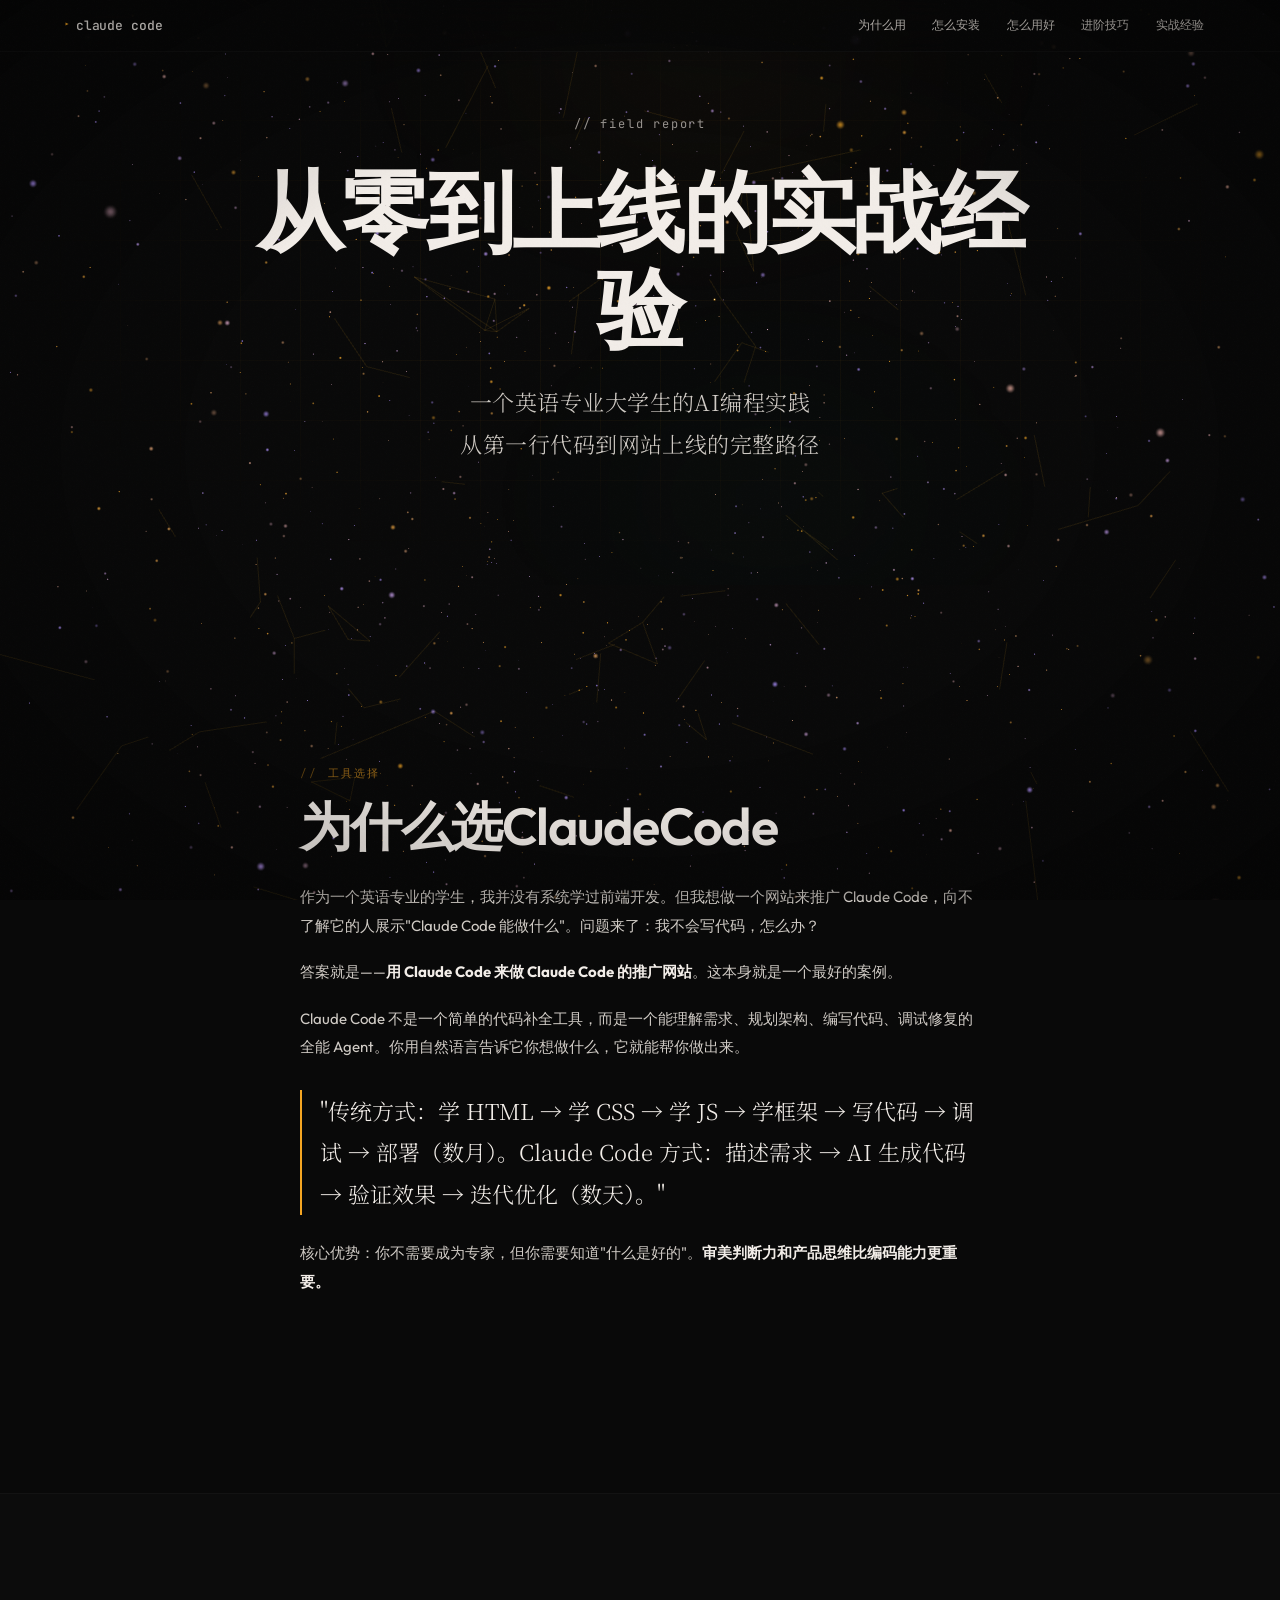
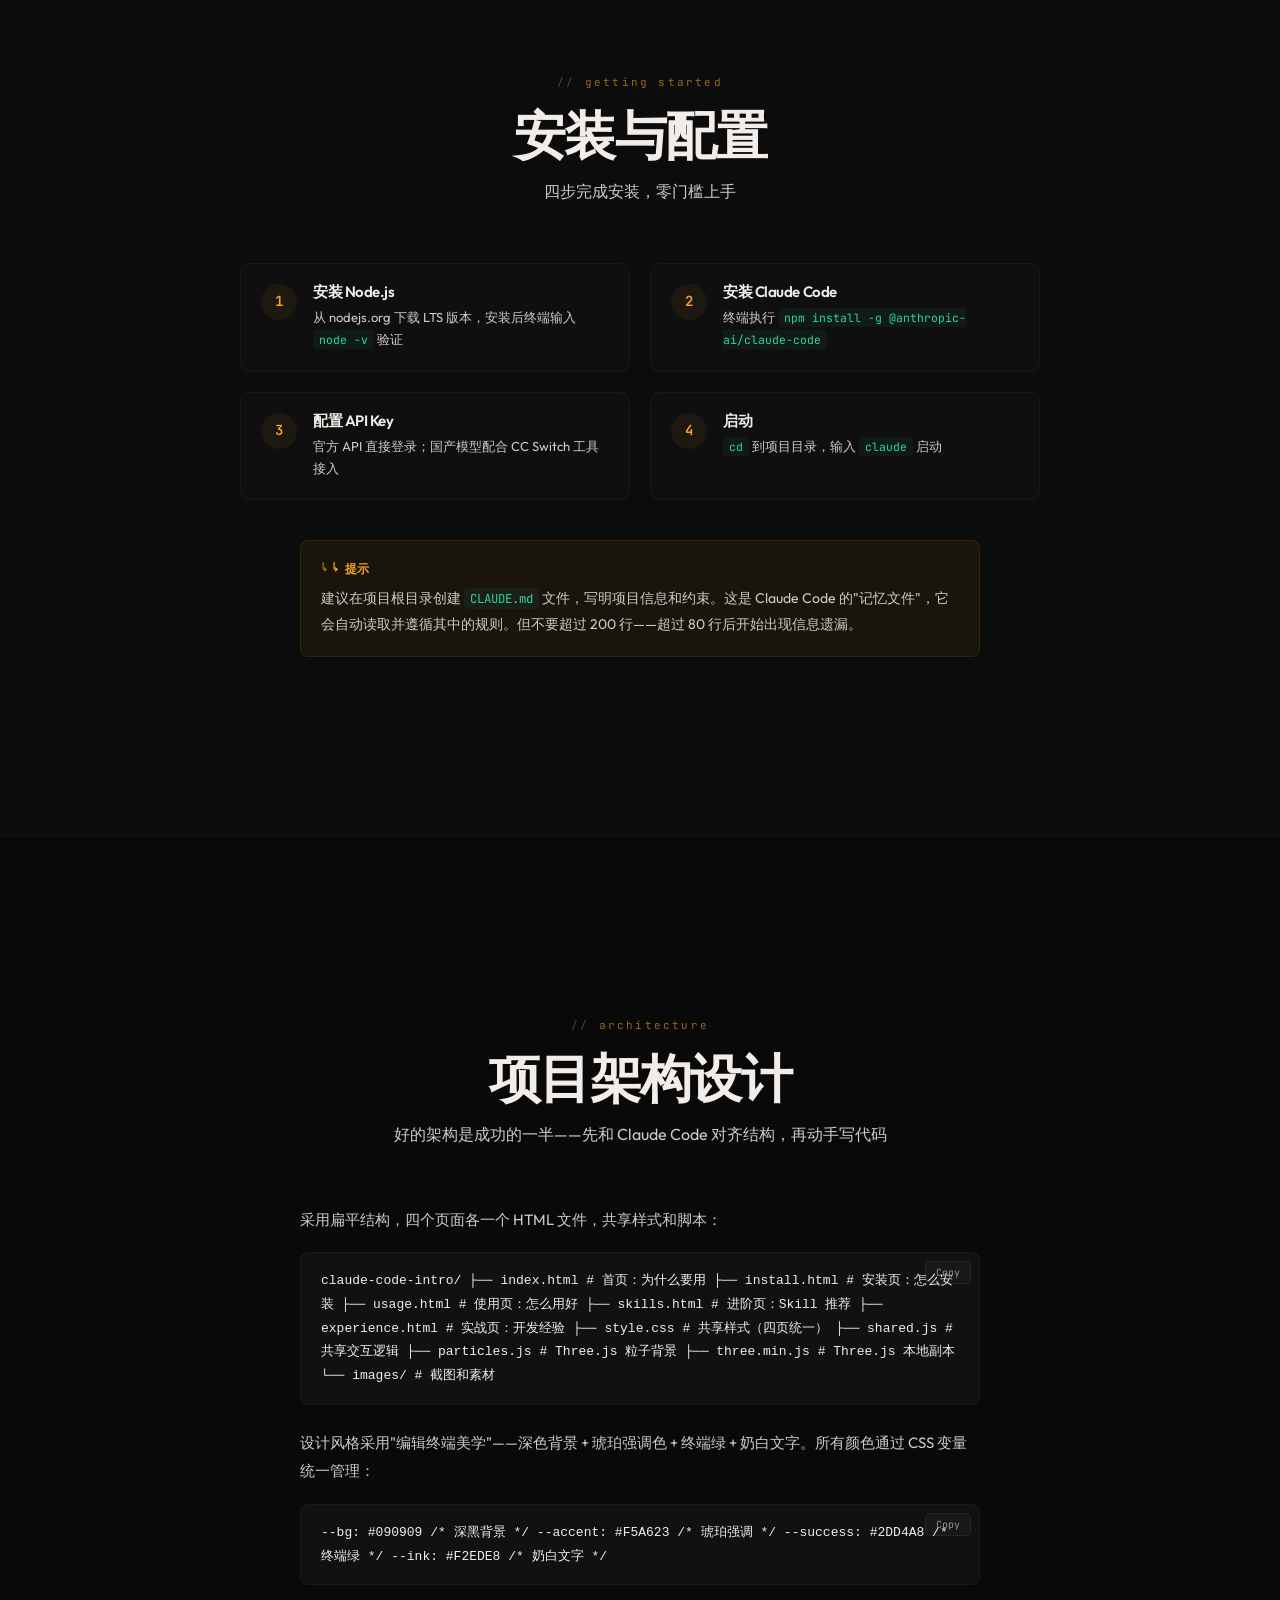
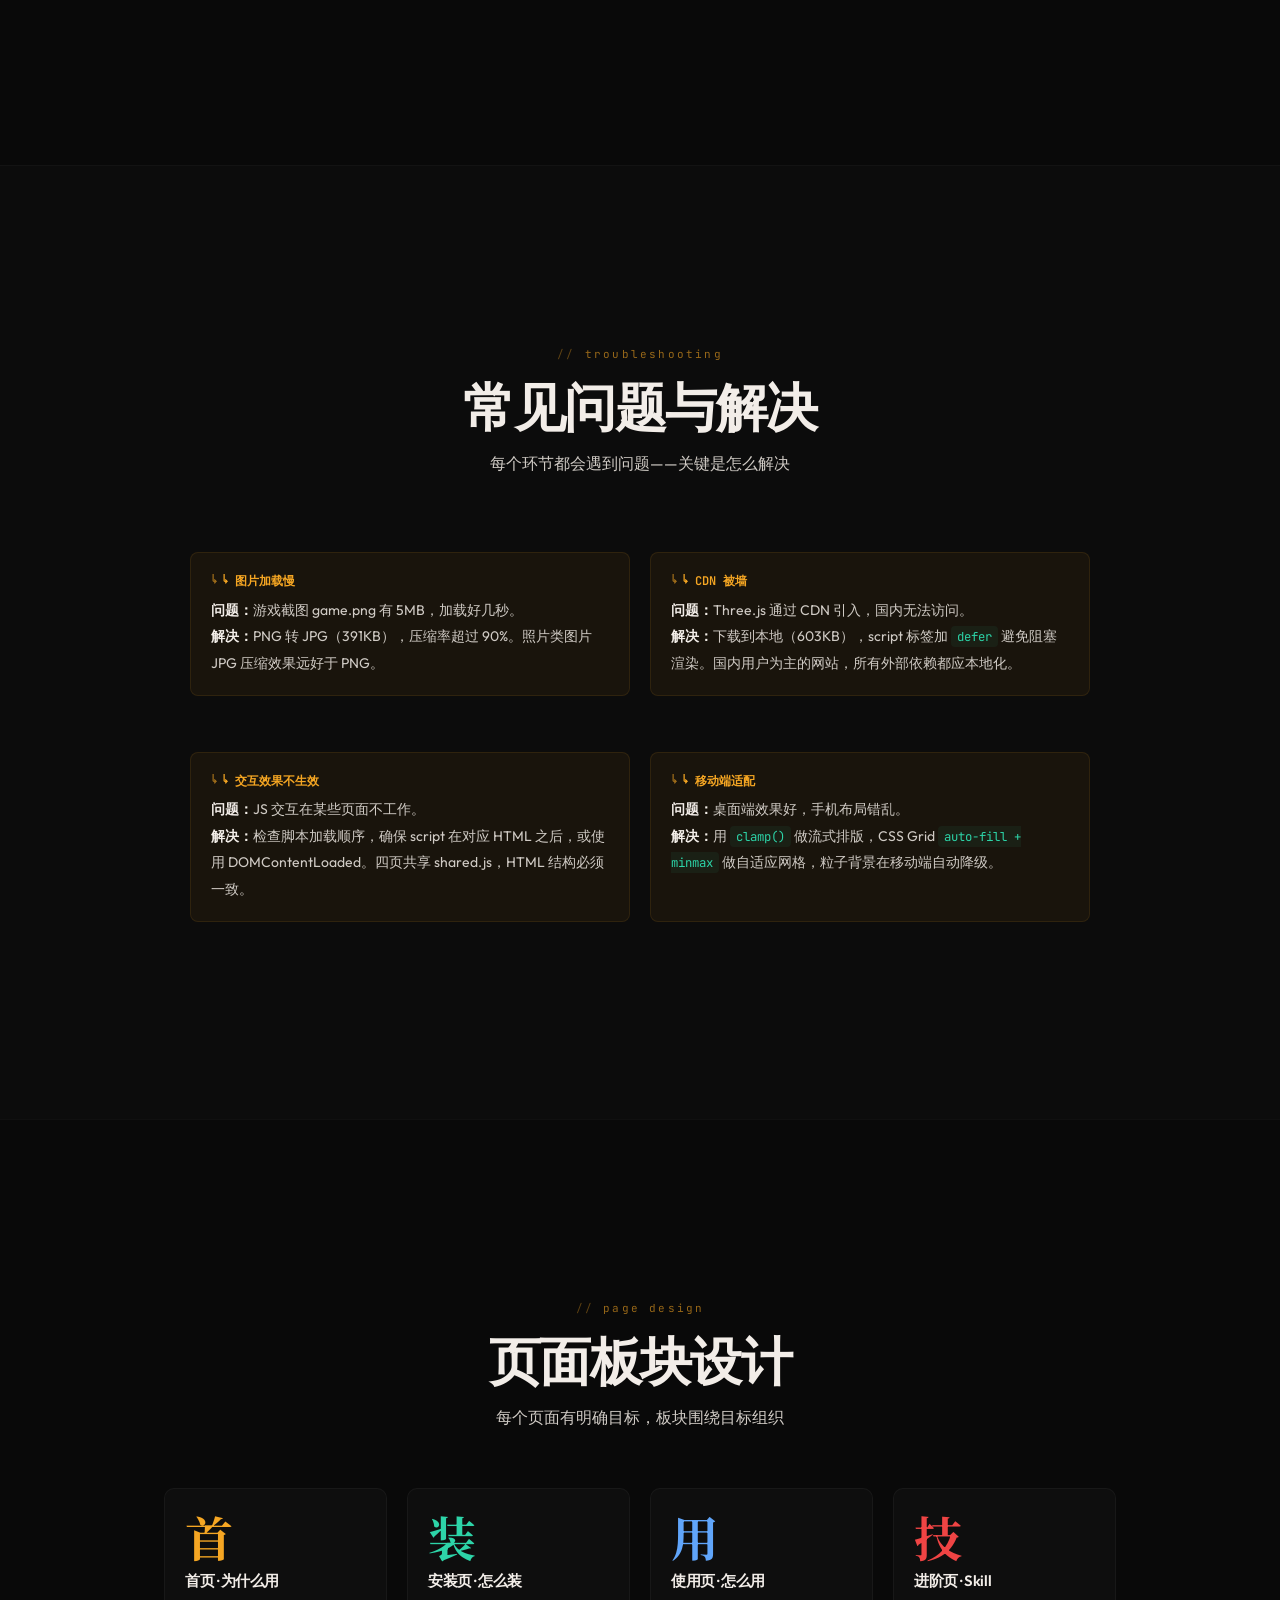
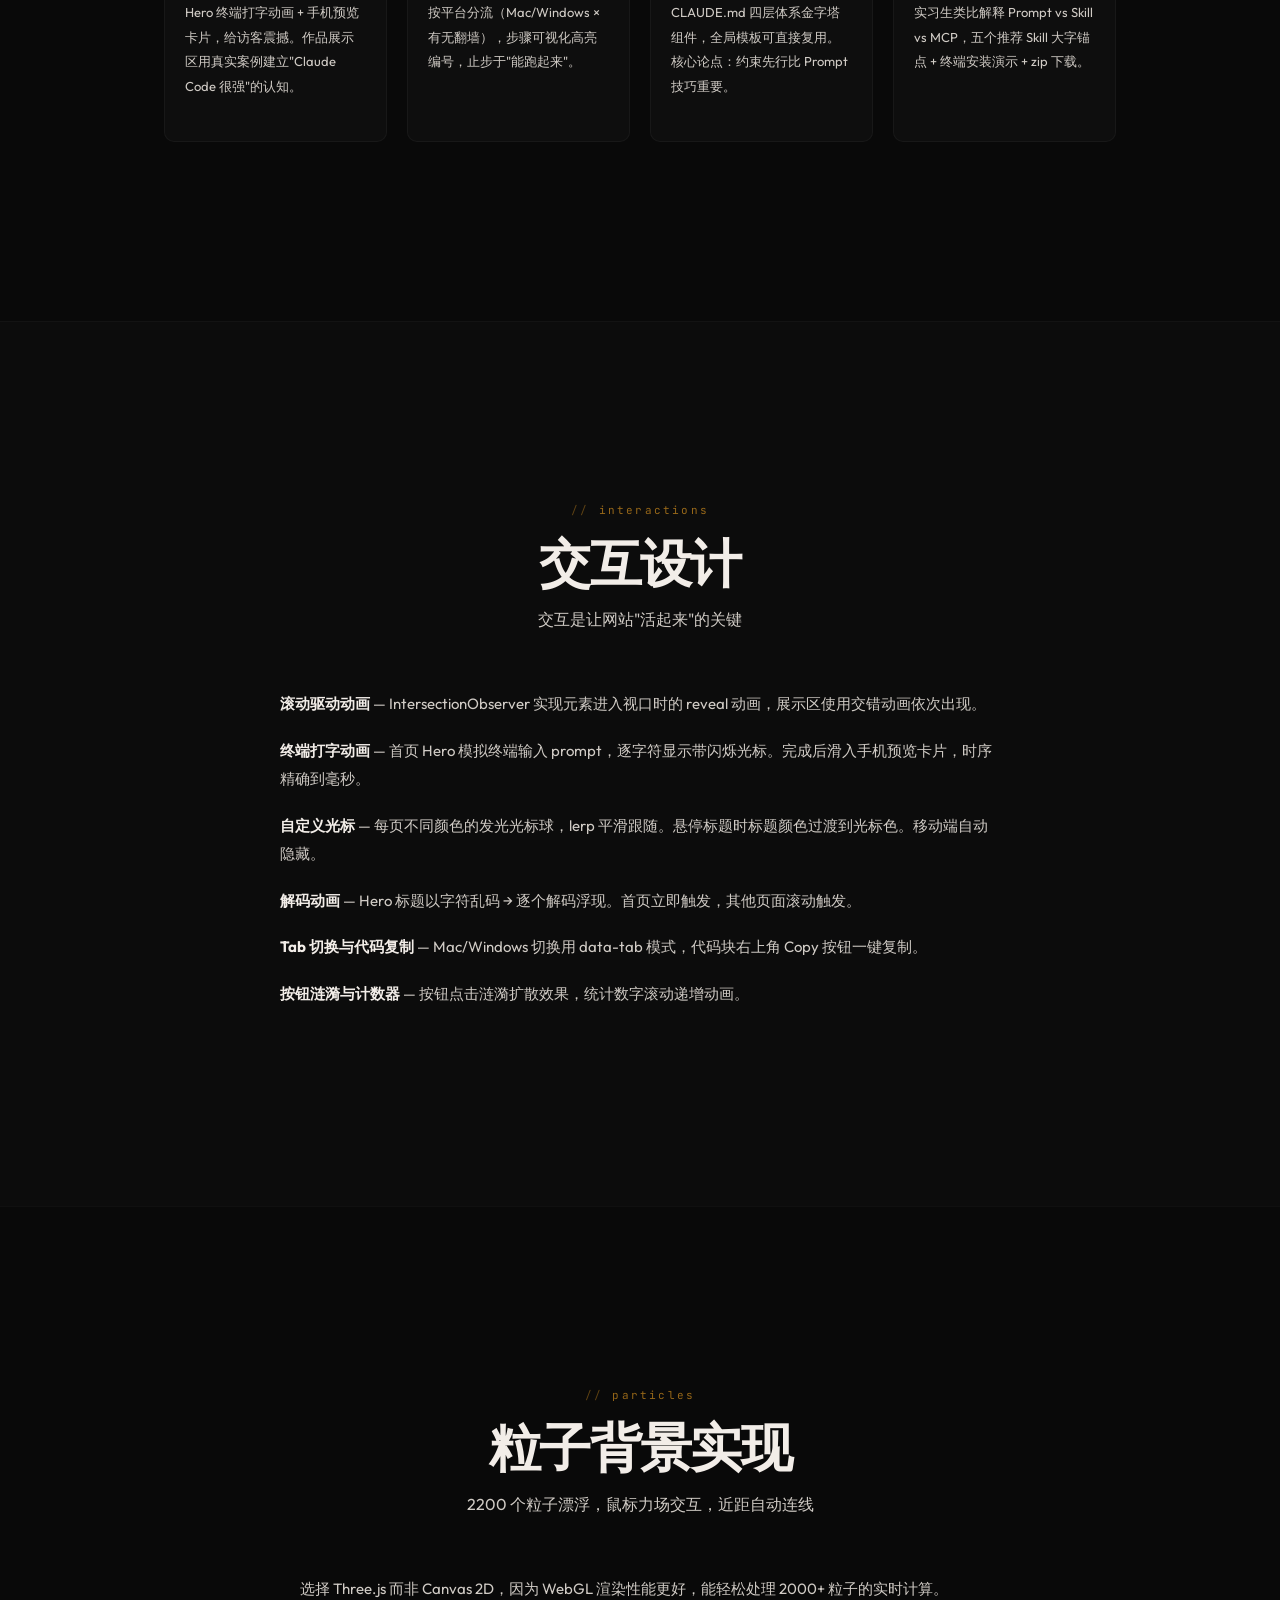
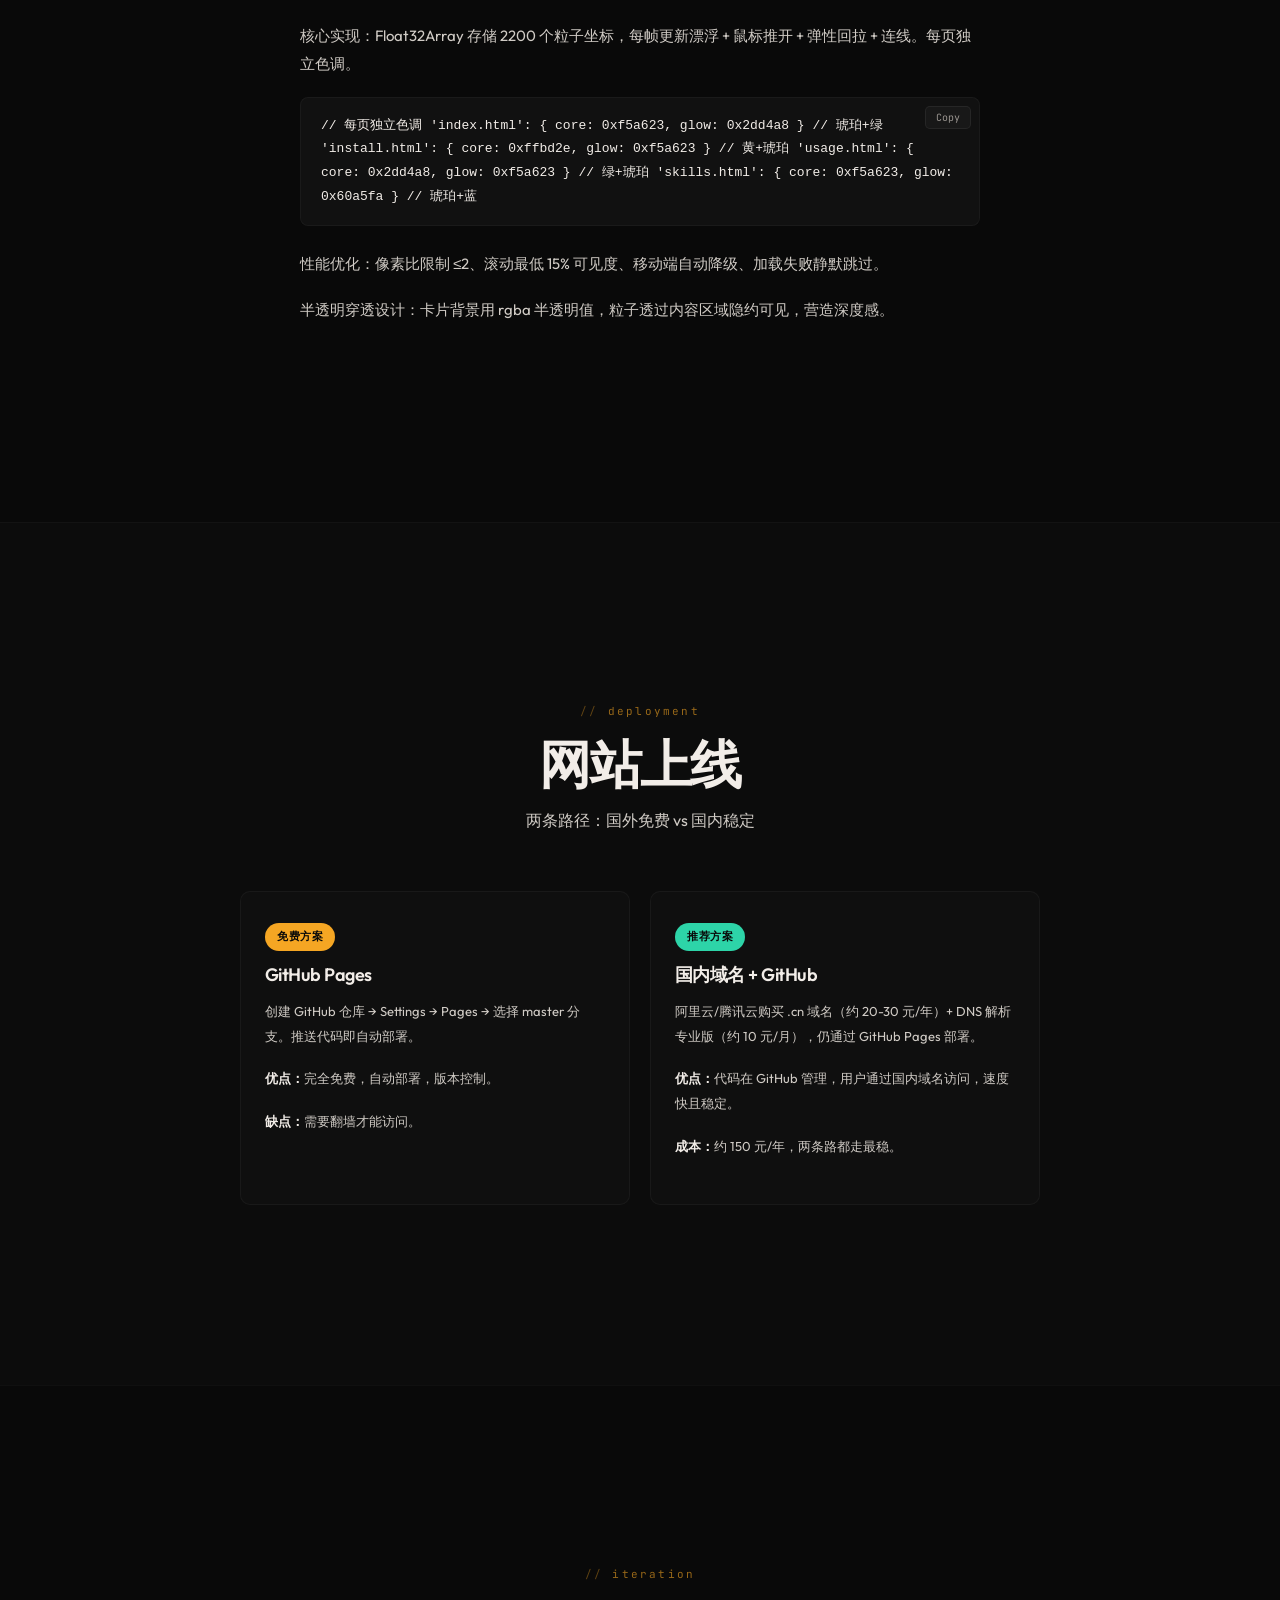
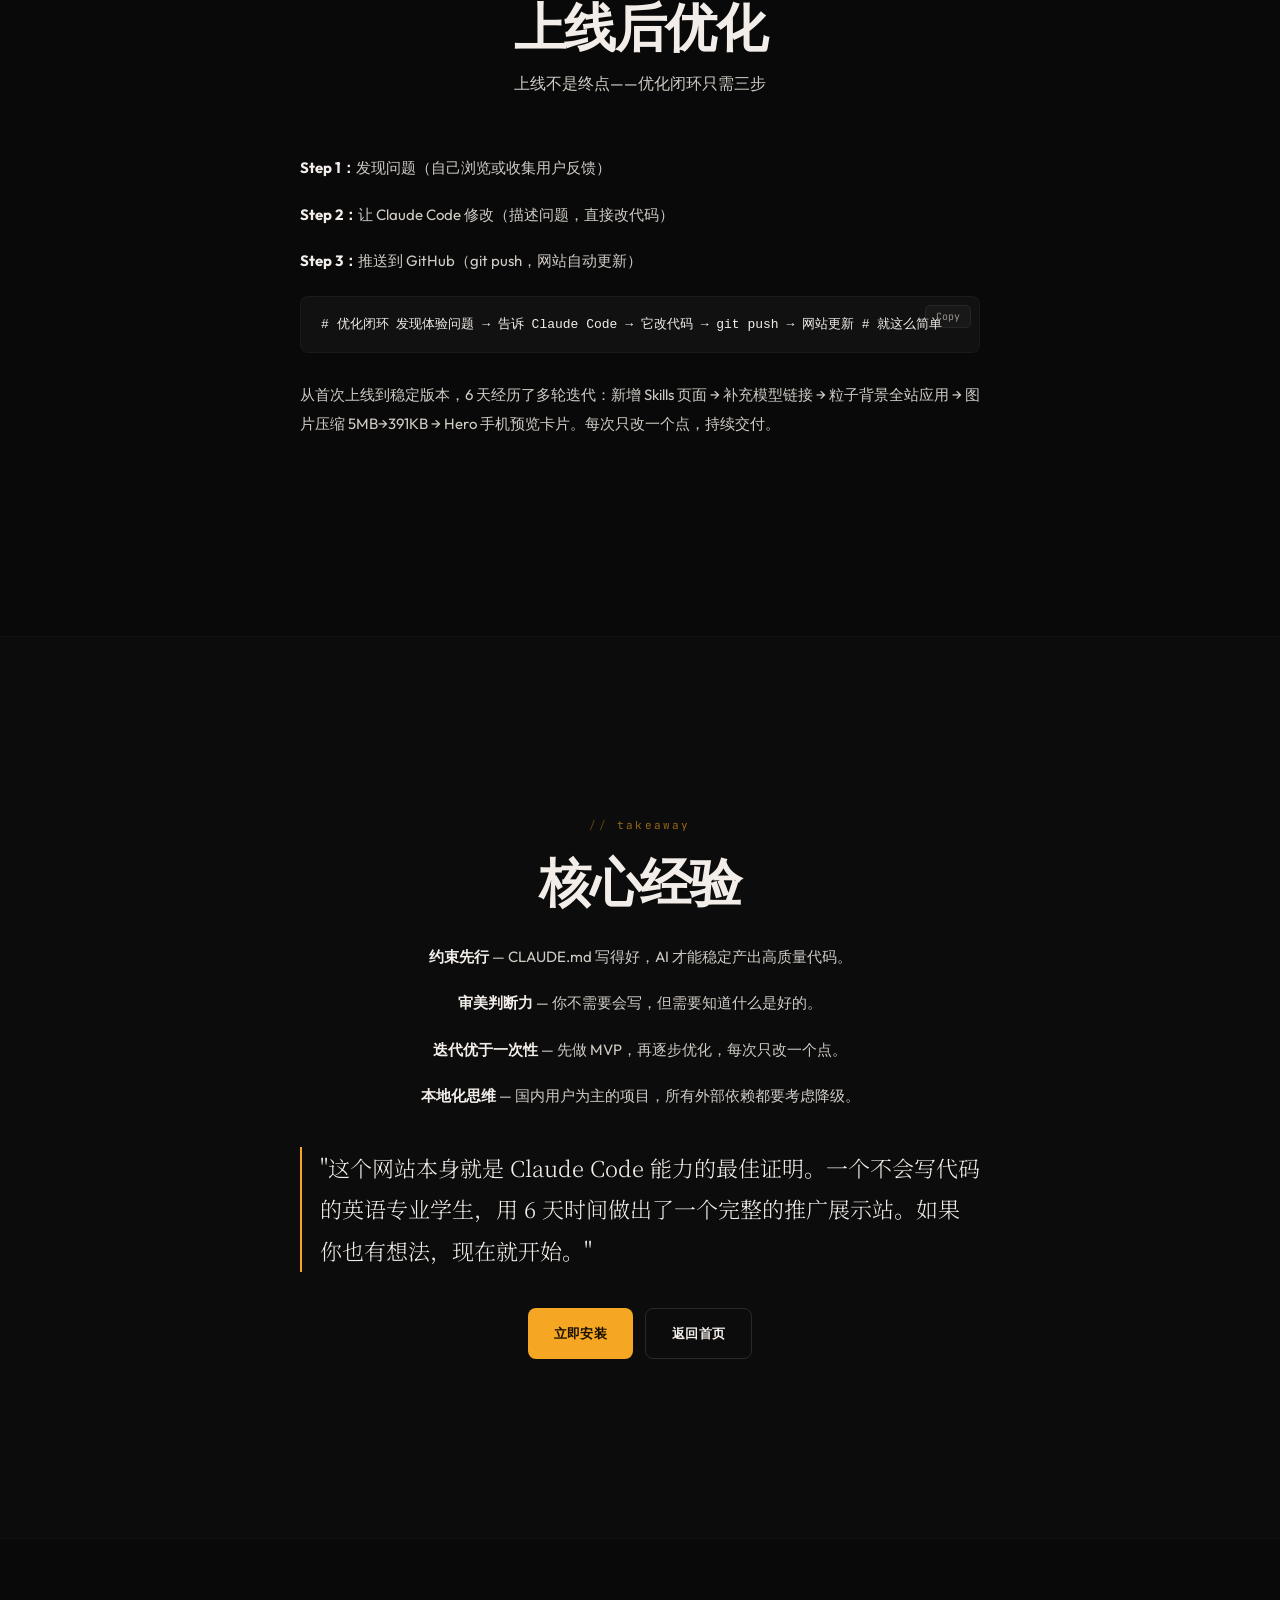
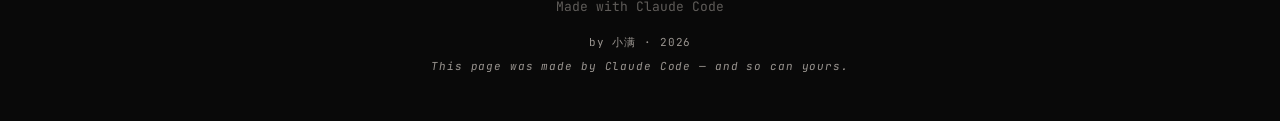
==== experience.html @ 654acf83 "feat: 新增实战经验页 + PDF 经验分享文档 - 新增 experience.html 第 5 个页面，10 个 section 覆盖完整开发路径 - 全站 nav 统一加"实战经验"链接 -" ====
<!DOCTYPE html>
<html lang="zh-CN">
<head>
<meta charset="UTF-8">
<meta name="viewport" content="width=device-width, initial-scale=1.0">
<title>实战经验 — 从零到上线的完整路径 | Claude Code Intro</title>
<meta name="description" content="基于 claude-code-intro 项目的实战经验：工具选择、架构设计、常见问题、交互设计、粒子背景、部署上线的完整路径。">
<meta property="og:title" content="实战经验 — 从零到上线的完整路径">
<meta property="og:description" content="一个英语专业大学生用 Claude Code 做网站的完整实战经验分享。">
<meta property="og:type" content="website">
<link rel="icon" href="data:image/svg+xml,<svg xmlns='http://www.w3.org/2000/svg' viewBox='0 0 100 100'><text y='.9em' font-size='90'>▸</text></svg>">
<link rel="preconnect" href="https://fonts.googleapis.com">
<link rel="preconnect" href="https://fonts.gstatic.com" crossorigin>
<link href="https://fonts.googleapis.com/css2?family=JetBrains+Mono:wght@300;400;500;600;700&family=Noto+Serif+SC:wght@200;300;400;500;600;700&family=Outfit:wght@300;400;500;600;700&display=swap" rel="stylesheet">
<link rel="stylesheet" href="style.css">
</head>
<body>

<div class="progress" id="progress"></div>

<nav class="nav">
  <a href="index.html" class="nav-logo">claude code</a>
  <div class="nav-links">
    <a href="index.html">为什么用</a>
    <a href="install.html">怎么安装</a>
    <a href="usage.html">怎么用好</a>
    <a href="skills.html">进阶技巧</a>
    <a href="experience.html" class="active">实战经验</a>
  </div>
</nav>

<!-- ══════════════════════════════════════════════════════ -->
<!-- HERO -->
<!-- ══════════════════════════════════════════════════════ -->
<section class="hero" style="min-height:65vh;">
  <div class="hero-bg"></div>
  <div class="hero-content">
    <p class="hero-eyebrow">// field report</p>
    <h1 style="min-height:60px;">
      <span class="decode" data-decode-hero data-decode-delay="800" data-text="从零到上线的实战经验">从零到上线的实战经验</span>
    </h1>
    <p class="hero-sub">
      <span class="decode" data-decode-hero data-decode-delay="2200" data-text="一个英语专业大学生的 AI 编程实践">一个英语专业大学生的 AI 编程实践</span><br>
      <span class="decode" data-decode-hero data-decode-delay="3000" data-text="从第一行代码到网站上线的完整路径">从第一行代码到网站上线的完整路径</span>
    </p>
  </div>
</section>

<!-- ══════════════════════════════════════════════════════ -->
<!-- 一、为什么选 Claude Code -->
<!-- ══════════════════════════════════════════════════════ -->
<section class="section">
  <div class="container">
    <div class="reveal" style="max-width:680px;margin:0 auto;">
      <div class="section-tag">工具选择</div>
      <h2 class="section-title" style="margin-bottom:28px;">
        <span class="decode" data-text="为什么选 Claude Code">为什么选 Claude Code</span>
      </h2>
      <div class="prose">
        <p>作为一个英语专业的学生，我并没有系统学过前端开发。但我想做一个网站来推广 Claude Code，向不了解它的人展示"Claude Code 能做什么"。问题来了：我不会写代码，怎么办？</p>
        <p>答案就是——<strong style="color:var(--ink);">用 Claude Code 来做 Claude Code 的推广网站</strong>。这本身就是一个最好的案例。</p>
        <p>Claude Code 不是一个简单的代码补全工具，而是一个能理解需求、规划架构、编写代码、调试修复的全能 Agent。你用自然语言告诉它你想做什么，它就能帮你做出来。</p>
      </div>
      <blockquote class="pull-quote">
        "传统方式：学 HTML → 学 CSS → 学 JS → 学框架 → 写代码 → 调试 → 部署（数月）。Claude Code 方式：描述需求 → AI 生成代码 → 验证效果 → 迭代优化（数天）。"
      </blockquote>
      <div class="prose" style="margin-top:24px;">
        <p>核心优势：你不需要成为专家，但你需要知道"什么是好的"。<strong style="color:var(--ink);">审美判断力和产品思维比编码能力更重要。</strong></p>
      </div>
    </div>
  </div>
</section>

<!-- ══════════════════════════════════════════════════════ -->
<!-- 二、安装与配置 -->
<!-- ══════════════════════════════════════════════════════ -->
<section class="section" style="background:var(--bg-alt);">
  <div class="container">
    <div class="section-hd reveal">
      <div class="section-tag">getting started</div>
      <h2 class="section-title">安装与配置</h2>
      <p class="section-desc">四步完成安装，零门槛上手</p>
    </div>
    <div class="exp-grid" style="max-width:800px;margin:0 auto;">
      <div class="exp-step reveal">
        <div class="exp-step-num">1</div>
        <div class="exp-step-body">
          <h3>安装 Node.js</h3>
          <p>从 nodejs.org 下载 LTS 版本，安装后终端输入 <code>node -v</code> 验证</p>
        </div>
      </div>
      <div class="exp-step reveal">
        <div class="exp-step-num">2</div>
        <div class="exp-step-body">
          <h3>安装 Claude Code</h3>
          <p>终端执行 <code>npm install -g @anthropic-ai/claude-code</code></p>
        </div>
      </div>
      <div class="exp-step reveal">
        <div class="exp-step-num">3</div>
        <div class="exp-step-body">
          <h3>配置 API Key</h3>
          <p>官方 API 直接登录；国产模型配合 CC Switch 工具接入</p>
        </div>
      </div>
      <div class="exp-step reveal">
        <div class="exp-step-num">4</div>
        <div class="exp-step-body">
          <h3>启动</h3>
          <p><code>cd</code> 到项目目录，输入 <code>claude</code> 启动</p>
        </div>
      </div>
    </div>
    <div class="callout callout-warn reveal" style="max-width:680px;margin:40px auto 0;">
      <div class="callout-label">↳ 提示</div>
      <p>建议在项目根目录创建 <code>CLAUDE.md</code> 文件，写明项目信息和约束。这是 Claude Code 的"记忆文件"，它会自动读取并遵循其中的规则。但不要超过 200 行——超过 80 行后开始出现信息遗漏。</p>
    </div>
  </div>
</section>

<!-- ══════════════════════════════════════════════════════ -->
<!-- 三、项目架构设计 -->
<!-- ══════════════════════════════════════════════════════ -->
<section class="section">
  <div class="container">
    <div class="section-hd reveal">
      <div class="section-tag">architecture</div>
      <h2 class="section-title">项目架构设计</h2>
      <p class="section-desc">好的架构是成功的一半——先和 Claude Code 对齐结构，再动手写代码</p>
    </div>
    <div class="reveal" style="max-width:680px;margin:0 auto;">
      <div class="prose">
        <p>采用扁平结构，四个页面各一个 HTML 文件，共享样式和脚本：</p>
      </div>
      <div class="code-block">
        <button class="copy-btn">Copy</button>
        <code>claude-code-intro/
├── index.html          # 首页：为什么要用
├── install.html        # 安装页：怎么安装
├── usage.html          # 使用页：怎么用好
├── skills.html         # 进阶页：Skill 推荐
├── experience.html     # 实战页：开发经验
├── style.css           # 共享样式（四页统一）
├── shared.js           # 共享交互逻辑
├── particles.js        # Three.js 粒子背景
├── three.min.js        # Three.js 本地副本
└── images/             # 截图和素材</code>
      </div>
      <div class="prose" style="margin-top:24px;">
        <p>设计风格采用"编辑终端美学"——深色背景 + 琥珀强调色 + 终端绿 + 奶白文字。所有颜色通过 CSS 变量统一管理：</p>
      </div>
      <div class="code-block">
        <button class="copy-btn">Copy</button>
        <code>--bg: #090909       /* 深黑背景 */
--accent: #F5A623   /* 琥珀强调 */
--success: #2DD4A8  /* 终端绿 */
--ink: #F2EDE8      /* 奶白文字 */</code>
      </div>
    </div>
  </div>
</section>

<!-- ══════════════════════════════════════════════════════ -->
<!-- 四、常见问题与解决 -->
<!-- ══════════════════════════════════════════════════════ -->
<section class="section" style="background:var(--bg-alt);">
  <div class="container">
    <div class="section-hd reveal">
      <div class="section-tag">troubleshooting</div>
      <h2 class="section-title">常见问题与解决</h2>
      <p class="section-desc">每个环节都会遇到问题——关键是怎么解决</p>
    </div>
    <div class="exp-grid" style="max-width:900px;margin:0 auto;">

      <div class="callout callout-warn reveal">
        <div class="callout-label">↳ 图片加载慢</div>
        <p><strong style="color:var(--ink);">问题：</strong>游戏截图 game.png 有 5MB，加载好几秒。</p>
        <p><strong style="color:var(--ink);">解决：</strong>PNG 转 JPG（391KB），压缩率超过 90%。照片类图片 JPG 压缩效果远好于 PNG。</p>
      </div>

      <div class="callout callout-warn reveal">
        <div class="callout-label">↳ CDN 被墙</div>
        <p><strong style="color:var(--ink);">问题：</strong>Three.js 通过 CDN 引入，国内无法访问。</p>
        <p><strong style="color:var(--ink);">解决：</strong>下载到本地（603KB），script 标签加 <code>defer</code> 避免阻塞渲染。国内用户为主的网站，所有外部依赖都应本地化。</p>
      </div>

      <div class="callout callout-warn reveal">
        <div class="callout-label">↳ 交互效果不生效</div>
        <p><strong style="color:var(--ink);">问题：</strong>JS 交互在某些页面不工作。</p>
        <p><strong style="color:var(--ink);">解决：</strong>检查脚本加载顺序，确保 script 在对应 HTML 之后，或使用 DOMContentLoaded。四页共享 shared.js，HTML 结构必须一致。</p>
      </div>

      <div class="callout callout-warn reveal">
        <div class="callout-label">↳ 移动端适配</div>
        <p><strong style="color:var(--ink);">问题：</strong>桌面端效果好，手机布局错乱。</p>
        <p><strong style="color:var(--ink);">解决：</strong>用 <code>clamp()</code> 做流式排版，CSS Grid <code>auto-fill + minmax</code> 做自适应网格，粒子背景在移动端自动降级。</p>
      </div>

    </div>
  </div>
</section>

<!-- ══════════════════════════════════════════════════════ -->
<!-- 五、页面板块设计 -->
<!-- ══════════════════════════════════════════════════════ -->
<section class="section">
  <div class="container">
    <div class="section-hd reveal">
      <div class="section-tag">page design</div>
      <h2 class="section-title">页面板块设计</h2>
      <p class="section-desc">每个页面有明确目标，板块围绕目标组织</p>
    </div>
    <div class="exp-grid exp-grid-4" style="max-width:1000px;margin:0 auto;">

      <div class="exp-page-card reveal">
        <div class="exp-page-char">首</div>
        <h3>首页 · 为什么用</h3>
        <div class="prose" style="font-size:13px;">
          <p>Hero 终端打字动画 + 手机预览卡片，给访客震撼。作品展示区用真实案例建立"Claude Code 很强"的认知。</p>
        </div>
      </div>

      <div class="exp-page-card reveal">
        <div class="exp-page-char" style="color:var(--success);">装</div>
        <h3>安装页 · 怎么装</h3>
        <div class="prose" style="font-size:13px;">
          <p>按平台分流（Mac/Windows × 有无翻墙），步骤可视化高亮编号，止步于"能跑起来"。</p>
        </div>
      </div>

      <div class="exp-page-card reveal">
        <div class="exp-page-char" style="color:var(--term-blue);">用</div>
        <h3>使用页 · 怎么用</h3>
        <div class="prose" style="font-size:13px;">
          <p>CLAUDE.md 四层体系金字塔组件，全局模板可直接复用。核心论点：约束先行比 Prompt 技巧重要。</p>
        </div>
      </div>

      <div class="exp-page-card reveal">
        <div class="exp-page-char" style="color:var(--term-red);">技</div>
        <h3>进阶页 · Skill</h3>
        <div class="prose" style="font-size:13px;">
          <p>实习生类比解释 Prompt vs Skill vs MCP，五个推荐 Skill 大字锚点 + 终端安装演示 + zip 下载。</p>
        </div>
      </div>

    </div>
  </div>
</section>

<!-- ══════════════════════════════════════════════════════ -->
<!-- 六、交互设计 -->
<!-- ══════════════════════════════════════════════════════ -->
<section class="section" style="background:var(--bg-alt);">
  <div class="container">
    <div class="section-hd reveal">
      <div class="section-tag">interactions</div>
      <h2 class="section-title">交互设计</h2>
      <p class="section-desc">交互是让网站"活起来"的关键</p>
    </div>
    <div class="reveal" style="max-width:720px;margin:0 auto;">
      <div class="prose">
        <p><strong style="color:var(--ink);">滚动驱动动画</strong> — IntersectionObserver 实现元素进入视口时的 reveal 动画，展示区使用交错动画依次出现。</p>
        <p><strong style="color:var(--ink);">终端打字动画</strong> — 首页 Hero 模拟终端输入 prompt，逐字符显示带闪烁光标。完成后滑入手机预览卡片，时序精确到毫秒。</p>
        <p><strong style="color:var(--ink);">自定义光标</strong> — 每页不同颜色的发光光标球，lerp 平滑跟随。悬停标题时标题颜色过渡到光标色。移动端自动隐藏。</p>
        <p><strong style="color:var(--ink);">解码动画</strong> — Hero 标题以字符乱码 → 逐个解码浮现。首页立即触发，其他页面滚动触发。</p>
        <p><strong style="color:var(--ink);">Tab 切换与代码复制</strong> — Mac/Windows 切换用 data-tab 模式，代码块右上角 Copy 按钮一键复制。</p>
        <p><strong style="color:var(--ink);">按钮涟漪与计数器</strong> — 按钮点击涟漪扩散效果，统计数字滚动递增动画。</p>
      </div>
    </div>
  </div>
</section>

<!-- ══════════════════════════════════════════════════════ -->
<!-- 七、粒子背景实现 -->
<!-- ══════════════════════════════════════════════════════ -->
<section class="section">
  <div class="container">
    <div class="section-hd reveal">
      <div class="section-tag">particles</div>
      <h2 class="section-title">粒子背景实现</h2>
      <p class="section-desc">2200 个粒子漂浮，鼠标力场交互，近距自动连线</p>
    </div>
    <div class="reveal" style="max-width:680px;margin:0 auto;">
      <div class="prose">
        <p>选择 Three.js 而非 Canvas 2D，因为 WebGL 渲染性能更好，能轻松处理 2000+ 粒子的实时计算。</p>
        <p>核心实现：Float32Array 存储 2200 个粒子坐标，每帧更新漂浮 + 鼠标推开 + 弹性回拉 + 连线。每页独立色调。</p>
      </div>
      <div class="code-block">
        <button class="copy-btn">Copy</button>
        <code>// 每页独立色调
'index.html':   { core: 0xf5a623, glow: 0x2dd4a8 }  // 琥珀+绿
'install.html': { core: 0xffbd2e, glow: 0xf5a623 }  // 黄+琥珀
'usage.html':   { core: 0x2dd4a8, glow: 0xf5a623 }  // 绿+琥珀
'skills.html':  { core: 0xf5a623, glow: 0x60a5fa }  // 琥珀+蓝</code>
      </div>
      <div class="prose" style="margin-top:24px;">
        <p>性能优化：像素比限制 ≤2、滚动最低 15% 可见度、移动端自动降级、加载失败静默跳过。</p>
        <p>半透明穿透设计：卡片背景用 rgba 半透明值，粒子透过内容区域隐约可见，营造深度感。</p>
      </div>
    </div>
  </div>
</section>

<!-- ══════════════════════════════════════════════════════ -->
<!-- 八、网站上线 -->
<!-- ══════════════════════════════════════════════════════ -->
<section class="section" style="background:var(--bg-alt);">
  <div class="container">
    <div class="section-hd reveal">
      <div class="section-tag">deployment</div>
      <h2 class="section-title">网站上线</h2>
      <p class="section-desc">两条路径：国外免费 vs 国内稳定</p>
    </div>
    <div class="exp-grid" style="max-width:800px;margin:0 auto;">

      <div class="exp-deploy-card reveal">
        <div class="exp-deploy-badge">免费方案</div>
        <h3>GitHub Pages</h3>
        <div class="prose" style="font-size:13px;">
          <p>创建 GitHub 仓库 → Settings → Pages → 选择 master 分支。推送代码即自动部署。</p>
          <p><strong style="color:var(--ink);">优点：</strong>完全免费，自动部署，版本控制。</p>
          <p><strong style="color:var(--ink);">缺点：</strong>需要翻墙才能访问。</p>
        </div>
      </div>

      <div class="exp-deploy-card reveal">
        <div class="exp-deploy-badge" style="background:var(--success);">推荐方案</div>
        <h3>国内域名 + GitHub</h3>
        <div class="prose" style="font-size:13px;">
          <p>阿里云/腾讯云购买 .cn 域名（约 20-30 元/年）+ DNS 解析专业版（约 10 元/月），仍通过 GitHub Pages 部署。</p>
          <p><strong style="color:var(--ink);">优点：</strong>代码在 GitHub 管理，用户通过国内域名访问，速度快且稳定。</p>
          <p><strong style="color:var(--ink);">成本：</strong>约 150 元/年，两条路都走最稳。</p>
        </div>
      </div>

    </div>
  </div>
</section>

<!-- ══════════════════════════════════════════════════════ -->
<!-- 九、上线后优化 + 总结 -->
<!-- ══════════════════════════════════════════════════════ -->
<section class="section">
  <div class="container">
    <div class="section-hd reveal">
      <div class="section-tag">iteration</div>
      <h2 class="section-title">上线后优化</h2>
      <p class="section-desc">上线不是终点——优化闭环只需三步</p>
    </div>
    <div class="reveal" style="max-width:680px;margin:0 auto;">
      <div class="prose">
        <p><strong style="color:var(--ink);">Step 1：</strong>发现问题（自己浏览或收集用户反馈）</p>
        <p><strong style="color:var(--ink);">Step 2：</strong>让 Claude Code 修改（描述问题，直接改代码）</p>
        <p><strong style="color:var(--ink);">Step 3：</strong>推送到 GitHub（git push，网站自动更新）</p>
      </div>
      <div class="code-block" style="margin-top:20px;">
        <button class="copy-btn">Copy</button>
        <code># 优化闭环
发现体验问题 → 告诉 Claude Code → 它改代码 → git push → 网站更新
# 就这么简单</code>
      </div>
      <div class="prose" style="margin-top:28px;">
        <p>从首次上线到稳定版本，6 天经历了多轮迭代：新增 Skills 页面 → 补充模型链接 → 粒子背景全站应用 → 图片压缩 5MB→391KB → Hero 手机预览卡片。每次只改一个点，持续交付。</p>
      </div>
    </div>
  </div>
</section>

<!-- ══════════════════════════════════════════════════════ -->
<!-- 总结 CTA -->
<!-- ══════════════════════════════════════════════════════ -->
<section class="section" style="background:var(--bg-alt);">
  <div class="container">
    <div class="reveal" style="max-width:680px;margin:0 auto;text-align:center;">
      <div class="section-tag">takeaway</div>
      <h2 class="section-title" style="margin-bottom:28px;line-height:1.25;">
        <span class="decode" data-text="核心经验">核心经验</span>
      </h2>
      <div class="prose" style="margin-bottom:36px;">
        <p><strong style="color:var(--ink);">约束先行</strong> — CLAUDE.md 写得好，AI 才能稳定产出高质量代码。</p>
        <p><strong style="color:var(--ink);">审美判断力</strong> — 你不需要会写，但需要知道什么是好的。</p>
        <p><strong style="color:var(--ink);">迭代优于一次性</strong> — 先做 MVP，再逐步优化，每次只改一个点。</p>
        <p><strong style="color:var(--ink);">本地化思维</strong> — 国内用户为主的项目，所有外部依赖都要考虑降级。</p>
      </div>
      <blockquote class="pull-quote" style="text-align:left;margin-bottom:36px;">
        "这个网站本身就是 Claude Code 能力的最佳证明。一个不会写代码的英语专业学生，用 6 天时间做出了一个完整的推广展示站。如果你也有想法，现在就开始。"
      </blockquote>
      <div class="btn-group">
        <a href="install.html" class="btn btn-primary">立即安装</a>
        <a href="index.html" class="btn btn-secondary">返回首页</a>
      </div>
    </div>
  </div>
</section>

<footer>
  <div class="footer-mark">Made with Claude Code</div>
  <p class="footer-line">by 小满 · 2026</p>
  <p class="footer-line en">This page was made by Claude Code — and so can yours.</p>
</footer>

<script defer src="three.min.js"></script>
<script defer src="particles.js"></script>
<script src="shared.js"></script>

</body>
</html>
---- style.css ----
/* ============================================================
   DESIGN SYSTEM v3 — Editorial Terminal
   A premium editorial experience built around the CLI identity.
   Warm amber accent. Cream typography. Noise + grid texture.
   ============================================================ */

:root {
  /* ---- Surface ---- */
  --bg:       #090909;
  --bg-alt:   rgba(15, 15, 15, 0.55);
  --bg-card:  rgba(19, 19, 19, 0.6);
  --bg-hover: #1A1A1A;
  --bg-input: #111111;

  /* ---- Ink ---- */
  --ink:      #F2EDE8;
  --ink-2:    #D0CBC5;
  --ink-3:    #9A9590;

  /* ---- Terminal palette ---- */
  --term-green:  #2DD4A8;
  --term-green-bg: rgba(45, 212, 168, 0.06);
  --term-green-glow: rgba(45, 212, 168, 0.25);
  --term-amber:  #F5A623;
  --term-amber-bg: rgba(245, 166, 35, 0.06);
  --term-amber-glow: rgba(245, 166, 35, 0.2);
  --term-red:    #EF4444;
  --term-blue:   #60A5FA;

  /* ---- Semantic ---- */
  --accent:   var(--term-amber);
  --accent-bg: var(--term-amber-bg);
  --accent-glow: var(--term-amber-glow);
  --success:  var(--term-green);
  --warning:  var(--term-amber);
  --error:    var(--term-red);

  /* ---- Type ---- */
  --ff-mono: 'JetBrains Mono', 'Fira Code', 'SF Mono', 'Cascadia Code', monospace;
  --ff-sans: 'Outfit', 'Inter', -apple-system, BlinkMacSystemFont, sans-serif;
  --ff-serif-cn: 'Noto Serif SC', 'Songti SC', 'STSong', serif;

  /* ---- Layout ---- */
  --nav-h: 52px;
  --gutter: clamp(20px, 5vw, 64px);
  --max-w: 1080px;
  --radius: 10px;

  /* ---- Easing ---- */
  --ease-out: cubic-bezier(0.16, 1, 0.3, 1);
  --ease-in-out: cubic-bezier(0.65, 0, 0.35, 1);
}

/* ============================================================
   RESET & BASE
   ============================================================ */
*, *::before, *::after { margin: 0; padding: 0; box-sizing: border-box; }
html { scroll-behavior: smooth; -webkit-text-size-adjust: 100%; }

body {
  background: var(--bg);
  color: var(--ink);
  font-family: var(--ff-sans);
  font-size: 16px;
  line-height: 1.8;
  overflow-x: hidden;
  -webkit-font-smoothing: antialiased;
  cursor: none;
}
body * { cursor: none !important; }

::selection { background: var(--accent); color: var(--bg); }

/* ============================================================
   TEXTURE — noise + grid + vignette
   ============================================================ */
body::before {
  content: '';
  position: fixed; inset: 0;
  background-image: url("data:image/svg+xml,%3Csvg width='200' height='200' xmlns='http://www.w3.org/2000/svg'%3E%3Cfilter id='n'%3E%3CfeTurbulence baseFrequency='0.75' numOctaves='4' stitchTiles='stitch'/%3E%3C/filter%3E%3Crect width='100%25' height='100%25' filter='url(%23n)' opacity='0.025'/%3E%3C/svg%3E");
  pointer-events: none;
  z-index: 10000;
}

/* Vignette */
body::after {
  content: '';
  position: fixed; inset: 0;
  background: radial-gradient(ellipse at center, transparent 50%, rgba(0,0,0,0.4) 100%);
  pointer-events: none;
  z-index: 9999;
}

/* ============================================================
   TYPOGRAPHY
   ============================================================ */
h1, h2, h3 {
  font-family: var(--ff-sans);
  font-weight: 600;
  line-height: 1.1;
  letter-spacing: -0.03em;
  color: var(--ink);
}
h1 { font-size: clamp(36px, 7.5vw, 88px); }
h2 { font-size: clamp(28px, 5vw, 52px); }
h3 { font-size: clamp(18px, 2.5vw, 22px); }

p { color: var(--ink-2); line-height: 1.9; }

a { color: var(--accent); text-decoration: none; }

code:not(.code-block code) {
  font-family: var(--ff-mono);
  font-size: 0.88em;
  background: var(--term-green-bg);
  color: var(--term-green);
  padding: 2px 6px;
  border-radius: 4px;
}

/* ============================================================
   LAYOUT
   ============================================================ */
.container {
  max-width: var(--max-w);
  margin: 0 auto;
  padding: 0 var(--gutter);
}

.section {
  padding: clamp(80px, 14vw, 180px) 0;
  position: relative;
  backdrop-filter: none;
  -webkit-backdrop-filter: none;
}

.section + .section { border-top: 1px solid rgba(255,255,255,0.03); }

/* ============================================================
   PROGRESS BAR
   ============================================================ */
.progress {
  position: fixed; top: 0; left: 0;
  height: 2px;
  background: var(--accent);
  z-index: 200;
  width: 0%;
  transition: width 0.08s linear;
  box-shadow: 0 0 10px var(--accent-glow), 0 0 30px var(--accent-glow);
}

/* ============================================================
   NAVIGATION
   ============================================================ */
.nav {
  position: fixed; top: 0; left: 0; right: 0;
  height: var(--nav-h);
  z-index: 100;
  display: flex;
  justify-content: space-between;
  align-items: center;
  padding: 0 var(--gutter);
  background: rgba(9, 9, 9, 0.8);
  backdrop-filter: blur(20px) saturate(1.2);
  -webkit-backdrop-filter: blur(20px) saturate(1.2);
  border-bottom: 1px solid rgba(255,255,255,0.03);
}

.nav-logo {
  font-family: var(--ff-mono);
  font-size: 13px;
  font-weight: 500;
  color: var(--ink);
  text-decoration: none;
  letter-spacing: -0.01em;
  display: flex;
  align-items: center;
  gap: 6px;
}
.nav-logo::before {
  content: '▸';
  color: var(--accent);
  font-size: 10px;
}

.nav-links { display: flex; gap: 2px; }

.nav-links a {
  font-family: var(--ff-mono);
  font-size: 12px;
  font-weight: 500;
  color: var(--ink-2);
  text-decoration: none;
  padding: 5px 12px;
  border-radius: 6px;
  transition: all 0.2s;
  letter-spacing: 0.01em;
}
.nav-links a:hover {
  color: var(--ink);
  background: rgba(255,255,255,0.04);
}
.nav-links a.active {
  color: var(--accent);
  background: var(--accent-bg);
}

/* ============================================================
   BUTTONS
   ============================================================ */
.btn {
  display: inline-flex;
  align-items: center;
  gap: 8px;
  padding: 13px 26px;
  font-family: var(--ff-mono);
  font-size: 13px;
  font-weight: 600;
  text-decoration: none;
  cursor: pointer;
  border: none;
  border-radius: 8px;
  transition: all 0.25s var(--ease-out);
  letter-spacing: 0.02em;
}

.btn-primary {
  background: var(--accent);
  color: #1A1000;
}
.btn-primary:hover {
  transform: translateY(-1px);
  box-shadow: 0 4px 24px var(--accent-glow), 0 0 50px rgba(245, 166, 35, 0.08);
}
.btn-primary:active { transform: translateY(0); }

.btn-secondary {
  background: transparent;
  color: var(--ink);
  border: 1px solid rgba(255,255,255,0.12);
}
.btn-secondary:hover {
  color: var(--ink);
  border-color: rgba(255,255,255,0.2);
  background: rgba(255,255,255,0.05);
}

.btn-group {
  display: flex;
  gap: 12px;
  justify-content: center;
  flex-wrap: wrap;
}

/* ============================================================
   TERMINAL WINDOW
   ============================================================ */
.terminal {
  background: var(--bg-card);
  border: 1px solid rgba(255,255,255,0.05);
  border-radius: var(--radius);
  overflow: hidden;
  box-shadow: 0 8px 40px rgba(0,0,0,0.4);
  backdrop-filter: none;
  -webkit-backdrop-filter: none;
}

.terminal-bar {
  display: flex;
  align-items: center;
  gap: 6px;
  padding: 10px 14px;
  border-bottom: 1px solid rgba(255,255,255,0.04);
  background: rgba(255,255,255,0.015);
}
.terminal-dot {
  width: 10px; height: 10px;
  border-radius: 50%;
}
.terminal-dot.r { background: #FF5F56; }
.terminal-dot.y { background: #FFBD2E; }
.terminal-dot.g { background: #27C93F; }
.terminal-bar-title {
  flex: 1;
  text-align: center;
  font-family: var(--ff-mono);
  font-size: 11px;
  color: var(--ink-3);
  opacity: 0.7;
}

.terminal-body {
  padding: 20px 24px;
  font-family: var(--ff-mono);
  font-size: 13px;
  line-height: 1.85;
  color: var(--ink-2);
  overflow-x: auto;
  min-height: 120px;
}

.t-prompt { color: var(--term-green); user-select: none; }
.t-prompt::before { content: '❯ '; opacity: 0.7; }
.t-file { color: var(--term-amber); }
.t-success { color: var(--term-green); }
.t-dim { color: var(--ink-3); }
.t-think { color: var(--ink-3); font-style: italic; }

/* ============================================================
   PARTICLE CANVAS
   ============================================================ */
#particle-canvas {
  position: fixed;
  inset: 0;
  width: 100%;
  height: 100%;
  z-index: 0;
  pointer-events: none;
  opacity: 0;
  animation: particleFadeIn 2s 0.5s ease forwards;
}
@keyframes particleFadeIn {
  to { opacity: 1; }
}

/* ============================================================
   HERO
   ============================================================ */
.hero {
  min-height: 100vh;
  display: flex;
  flex-direction: column;
  justify-content: center;
  align-items: center;
  position: relative;
  padding: calc(var(--nav-h) + 40px) var(--gutter) 60px;
  overflow: hidden;
}

.hero-bg {
  position: absolute; inset: 0;
}
.hero-bg::before {
  content: '';
  position: absolute;
  top: -20%; left: 30%;
  width: 50%; height: 60%;
  background: radial-gradient(ellipse, rgba(245, 166, 35, 0.04) 0%, transparent 70%);
  filter: blur(80px);
  animation: drift 25s ease-in-out infinite;
}
.hero-bg::after {
  content: '';
  position: absolute;
  bottom: -10%; right: 20%;
  width: 40%; height: 50%;
  background: radial-gradient(ellipse, rgba(45, 212, 168, 0.03) 0%, transparent 70%);
  filter: blur(80px);
  animation: drift 30s ease-in-out infinite reverse;
}
@keyframes drift {
  0%, 100% { transform: translate(0, 0); }
  50% { transform: translate(30px, -20px); }
}

.hero-content {
  position: relative; z-index: 1;
  text-align: center;
  max-width: 800px;
  width: 100%;
}

.hero-eyebrow {
  font-family: var(--ff-mono);
  font-size: 12px;
  color: var(--ink-3);
  margin-bottom: 28px;
  letter-spacing: 0.15em;
  opacity: 0;
  animation: fadeUp 0.6s 0.2s var(--ease-out) forwards;
}

.hero h1 {
  margin-bottom: 24px;
  opacity: 0;
  animation: fadeUp 0.8s 0.4s var(--ease-out) forwards;
}

.hero-sub {
  font-family: var(--ff-serif-cn);
  font-weight: 300;
  font-size: clamp(16px, 2.2vw, 22px);
  color: var(--ink-2);
  line-height: 1.9;
  letter-spacing: 0.02em;
  margin-bottom: 40px;
  opacity: 0;
  animation: fadeUp 0.8s 0.6s var(--ease-out) forwards;
}

.hero-rule {
  width: 1px; height: 48px;
  background: linear-gradient(180deg, var(--accent), transparent);
  margin: 0 auto 28px;
  opacity: 0;
  animation: fadeIn 0.8s 0.8s ease forwards;
}

.hero-cursor {
  display: inline-block;
  width: 2px; height: 0.9em;
  background: var(--accent);
  margin-left: 3px;
  vertical-align: text-bottom;
  animation: blink 1s step-end infinite;
}
@keyframes blink { 0%,100% { opacity: 1; } 50% { opacity: 0; } }

.scroll-hint {
  position: absolute;
  bottom: 28px; left: 50%;
  transform: translateX(-50%);
  font-family: var(--ff-mono);
  font-size: 10px;
  color: var(--ink-3);
  letter-spacing: 0.2em;
  opacity: 0;
  animation: fadeIn 1s 2.5s ease forwards;
}
.scroll-hint::after {
  content: '';
  display: block;
  width: 1px; height: 28px;
  background: var(--ink-3);
  margin: 8px auto 0;
  animation: scrollPulse 2s ease-in-out infinite;
}
@keyframes scrollPulse {
  0%,100% { transform: scaleY(0.3); opacity: 0.2; }
  50% { transform: scaleY(1); opacity: 0.6; }
}

@keyframes fadeUp {
  from { opacity: 0; transform: translateY(16px); }
  to   { opacity: 1; transform: translateY(0); }
}
@keyframes fadeIn { to { opacity: 1; } }

/* ============================================================
   SHOWCASE
   ============================================================ */
.showcase-item {
  min-height: 100vh;
  display: flex;
  align-items: center;
  justify-content: center;
  padding: 80px var(--gutter);
  position: relative;
  backdrop-filter: none;
  -webkit-backdrop-filter: none;
}
.showcase-item:nth-child(even) { background: var(--bg-alt); }

.showcase-inner {
  max-width: var(--max-w);
  width: 100%;
  display: grid;
  grid-template-columns: 1fr 1.2fr;
  gap: 48px;
  align-items: center;
  opacity: 0;
  transform: translateY(40px);
  transition: opacity 0.8s var(--ease-out), transform 0.8s var(--ease-out);
}
.showcase-item:nth-child(even) .showcase-inner {
  grid-template-columns: 1.2fr 1fr;
}
.showcase-item:nth-child(even) .showcase-terminal-wrap { order: -1; }

.showcase-inner.in { opacity: 1; transform: translateY(0); }

.showcase-text { padding: 12px 0; }

.showcase-tag {
  font-family: var(--ff-mono);
  font-size: 11px;
  color: var(--accent);
  letter-spacing: 0.1em;
  margin-bottom: 14px;
  opacity: 0.7;
}

.showcase-title {
  font-family: var(--ff-serif-cn);
  font-size: clamp(26px, 4vw, 44px);
  font-weight: 600;
  line-height: 1.25;
  margin-bottom: 16px;
}

.showcase-desc {
  font-size: 15px;
  color: var(--ink-2);
  line-height: 2;
  margin-bottom: 24px;
}

.showcase-prompt {
  font-family: var(--ff-mono);
  font-size: 13px;
  color: var(--term-green);
  padding: 10px 14px;
  background: var(--term-green-bg);
  border-radius: 6px;
  border-left: 2px solid var(--term-green);
  line-height: 1.8;
}
.showcase-prompt::before { content: '❯ '; opacity: 0.7; }

.showcase-link {
  display: inline-block;
  margin-top: 14px;
  font-family: var(--ff-mono);
  font-size: 13px;
  color: var(--term-amber);
  border: 1px solid rgba(245,166,35,0.3);
  padding: 8px 16px;
  border-radius: 6px;
  transition: all 0.2s;
  text-decoration: none;
}
.showcase-link:hover {
  background: rgba(245,166,35,0.08);
  border-color: var(--term-amber);
}

/* ---- Showcase Terminal Frame ---- */
.showcase-terminal-wrap {
  perspective: 1000px;
}

.showcase-terminal {
  background: var(--bg-card);
  border: 1px solid rgba(255,255,255,0.06);
  border-radius: 10px;
  overflow: hidden;
  box-shadow: 0 20px 60px rgba(0,0,0,0.5), 0 0 0 1px rgba(255,255,255,0.02);
  transition: transform 0.5s var(--ease-out), box-shadow 0.5s var(--ease-out);
  backdrop-filter: none;
  -webkit-backdrop-filter: none;
}
.showcase-terminal:hover {
  transform: translateY(-6px) rotateX(1deg);
  box-shadow: 0 30px 80px rgba(0,0,0,0.6), 0 0 40px var(--accent-glow);
}

.showcase-terminal .terminal-bar {
  padding: 8px 12px;
}
.showcase-terminal .terminal-dot { width: 8px; height: 8px; }
.showcase-terminal .terminal-bar-title { font-size: 10px; }

.showcase-terminal .terminal-body {
  padding: 0;
  min-height: auto;
}

.showcase-cmd {
  padding: 12px 16px;
  font-family: var(--ff-mono);
  font-size: 12px;
  color: var(--term-green);
  border-bottom: 1px solid rgba(255,255,255,0.03);
  background: rgba(255,255,255,0.01);
}
.showcase-cmd::before { content: '❯ '; opacity: 0.6; }

.showcase-img {
  aspect-ratio: 16 / 10;
  overflow: hidden;
  position: relative;
}
.showcase-img img {
  width: 100%; height: 100%;
  object-fit: cover;
  transition: transform 1.2s var(--ease-out);
  display: block;
}
.showcase-terminal:hover .showcase-img img { transform: scale(1.04); }

.showcase-terminal .terminal-status {
  padding: 8px 16px;
  font-family: var(--ff-mono);
  font-size: 11px;
  color: var(--term-green);
  opacity: 0.6;
  border-top: 1px solid rgba(255,255,255,0.03);
  background: rgba(255,255,255,0.01);
}

/* ============================================================
   SECTION HEADERS
   ============================================================ */
.section-hd {
  text-align: center;
  margin-bottom: 56px;
}

.section-tag {
  font-family: var(--ff-mono);
  font-size: 11px;
  letter-spacing: 0.2em;
  color: var(--accent);
  opacity: 0.6;
  margin-bottom: 14px;
}
.section-tag::before { content: '// '; opacity: 0.6; }

.section-title { margin-bottom: 12px; }

.section-desc {
  font-size: 16px;
  color: var(--ink-2);
  max-width: 520px;
  margin: 0 auto;
  line-height: 1.9;
}

/* ============================================================
   UTILITY CLASSES
   ============================================================ */
.prose {
  color: var(--ink-2);
  font-size: 15px;
  line-height: 2.1;
}
.prose p { margin-bottom: 18px; }

.hint-text {
  color: var(--ink-2);
  font-size: 12px;
  font-family: var(--ff-mono);
  margin-top: 6px;
  opacity: 0.8;
}

.pull-quote {
  font-family: var(--ff-serif-cn);
  font-size: clamp(17px, 2.5vw, 22px);
  font-weight: 300;
  color: var(--ink);
  line-height: 1.9;
  padding-left: 18px;
  border-left: 2px solid var(--accent);
  margin-top: 28px;
}

/* ============================================================
   CARDS
   ============================================================ */
.card {
  background: var(--bg-card);
  border: 1px solid rgba(255,255,255,0.04);
  border-radius: var(--radius);
  padding: 28px;
  transition: border-color 0.3s, background 0.3s, transform 0.3s var(--ease-out);
  backdrop-filter: none;
  -webkit-backdrop-filter: none;
}
.card:hover {
  border-color: rgba(245, 166, 35, 0.12);
  background: var(--bg-hover);
  transform: translateY(-2px);
}
.card h3 { font-size: 16px; margin-bottom: 6px; }
.card p  { font-size: 14px; line-height: 1.9; }

/* ============================================================
   STEPS (with timeline)
   ============================================================ */
.steps { position: relative; padding-left: 0; }

.step {
  display: grid;
  grid-template-columns: 44px 1fr;
  gap: 18px;
  padding: 28px 0;
  position: relative;
}
.step + .step { border-top: 1px solid rgba(255,255,255,0.03); }

.step-num {
  width: 44px; height: 44px;
  border: 1.5px solid var(--accent);
  border-radius: 50%;
  display: flex;
  align-items: center;
  justify-content: center;
  font-family: var(--ff-mono);
  font-size: 14px;
  font-weight: 600;
  color: var(--accent);
  background: var(--bg);
  position: relative;
  z-index: 1;
  flex-shrink: 0;
}
.step:hover .step-num {
  box-shadow: 0 0 16px var(--accent-glow);
}

.step-body h3 { margin-bottom: 6px; }
.step-body p  { font-size: 14px; color: var(--ink-2); margin-bottom: 10px; line-height: 1.9; }
.step-body p:last-child { margin-bottom: 0; }

/* ============================================================
   TABS
   ============================================================ */
.tabs {
  display: flex;
  gap: 2px;
  background: var(--bg-card);
  padding: 3px;
  border-radius: 8px;
  margin-bottom: 28px;
  border: 1px solid rgba(255,255,255,0.04);
}
.tab {
  flex: 1;
  padding: 9px 20px;
  background: transparent;
  border: none;
  border-radius: 6px;
  font-family: var(--ff-mono);
  font-size: 12px;
  font-weight: 500;
  color: var(--ink-3);
  cursor: pointer;
  transition: all 0.2s;
}
.tab:hover { color: var(--ink-2); }
.tab.active {
  background: var(--bg-hover);
  color: var(--accent);
}

.tab-content { display: none; }
.tab-content.active { display: block; }

/* ============================================================
   CALLOUT
   ============================================================ */
.callout {
  background: var(--term-green-bg);
  border: 1px solid rgba(45, 212, 168, 0.1);
  border-radius: 8px;
  padding: 18px 20px;
  margin: 18px 0;
}
.callout-label {
  font-family: var(--ff-mono);
  font-size: 12px;
  font-weight: 600;
  color: var(--term-green);
  margin-bottom: 4px;
  display: flex; align-items: center; gap: 5px;
}
.callout-label::before { content: '↳'; opacity: 0.6; }
.callout p { font-size: 14px; color: var(--ink-2); line-height: 1.9; }

.hint-block {
  font-size: 13px;
  color: var(--ink-3);
  line-height: 1.8;
  margin: 12px 0 18px;
  padding-left: 1px;
}
.hint-block code {
  background: rgba(245, 166, 35, 0.12);
  color: var(--accent);
  padding: 1px 6px;
  border-radius: 4px;
  font-family: var(--ff-mono);
  font-size: 12px;
}

.callout-warn {
  background: var(--term-amber-bg);
  border-color: rgba(245, 166, 35, 0.1);
}
.callout-warn .callout-label { color: var(--term-amber); }

/* ============================================================
   CODE BLOCKS
   ============================================================ */
.code-block {
  background: var(--bg-input);
  border: 1px solid rgba(255,255,255,0.04);
  border-radius: 8px;
  padding: 16px 20px;
  font-family: var(--ff-mono);
  font-size: 13px;
  line-height: 1.75;
  color: var(--ink-2);
  overflow-x: auto;
  position: relative;
  backdrop-filter: blur(6px);
  -webkit-backdrop-filter: blur(6px);
}
.code-block code { color: var(--ink); }

.copy-btn {
  position: absolute;
  top: 8px; right: 8px;
  padding: 4px 10px;
  background: rgba(255,255,255,0.03);
  border: 1px solid rgba(255,255,255,0.06);
  border-radius: 5px;
  font-family: var(--ff-mono);
  font-size: 10px;
  color: var(--ink-3);
  cursor: pointer;
  transition: all 0.2s;
}
.copy-btn:hover {
  background: rgba(255,255,255,0.06);
  color: var(--ink-2);
}

/* ============================================================
   QUOTE
   ============================================================ */
.quote-block {
  text-align: center;
  max-width: 680px;
  margin: 0 auto;
  padding: 48px 0;
}
.quote-block blockquote {
  font-family: var(--ff-serif-cn);
  font-size: clamp(17px, 2.5vw, 26px);
  font-weight: 300;
  color: var(--ink-2);
  line-height: 1.9;
  margin-bottom: 20px;
  position: relative;
}
.quote-block blockquote::before {
  content: '"';
  position: absolute;
  top: -16px; left: -8px;
  font-size: 56px;
  color: var(--accent);
  opacity: 0.12;
  font-family: var(--ff-serif-cn);
  line-height: 1;
}
.quote-author {
  font-family: var(--ff-mono);
  font-size: 11px;
  color: var(--ink-3);
  letter-spacing: 0.12em;
}

/* ============================================================
   LAYER CARDS (usage.html)
   ============================================================ */
.layer-card {
  background: var(--bg-card);
  border: 1px solid rgba(255,255,255,0.04);
  border-radius: var(--radius);
  padding: 24px;
  position: relative;
  overflow: hidden;
  transition: border-color 0.3s, transform 0.3s var(--ease-out);
  backdrop-filter: none;
  -webkit-backdrop-filter: none;
}
.layer-card::before {
  content: '';
  position: absolute;
  top: 0; left: 0; right: 0;
  height: 2px;
  background: var(--accent);
  opacity: 0.3;
}
.layer-card:hover {
  border-color: rgba(245, 166, 35, 0.12);
  transform: translateY(-2px);
}
.layer-num {
  font-family: var(--ff-mono);
  font-size: 10px;
  letter-spacing: 0.12em;
  color: var(--accent);
  opacity: 0.6;
  margin-bottom: 10px;
}
.layer-card h3 { font-size: 16px; margin-bottom: 8px; }
.layer-card p  { font-size: 13px; color: var(--ink-2); line-height: 1.9; }

/* ============================================================
   PYRAMID (usage.html — four-layer structure)
   Each layer is a trapezoid via clip-path on ::before.
   Number + name centered inside. Gaps between layers.
   ============================================================ */
.pyramid-wrap {
  display: flex;
  align-items: center;
  justify-content: center;
  gap: 64px;
  max-width: 960px;
  margin: 0 auto;
}

/* ---- Left: pyramid ---- */
.pyramid {
  flex-shrink: 0;
  width: 480px;
  display: flex;
  flex-direction: column;
  gap: 5px;
}

.pyramid-layer {
  cursor: pointer;
  position: relative;
}

/* Bar container — transparent, just holds the centered text */
.pyramid-bar {
  width: 100%;
  height: 76px;
  display: flex;
  align-items: center;
  justify-content: center;
  gap: 14px;
  position: relative;
  overflow: visible;
}

/* Trapezoid background — clipped pseudo-element */
.pyramid-bar::before {
  content: '';
  position: absolute;
  inset: 0;
  transition: background 0.3s, border-color 0.3s, filter 0.3s;
  z-index: -1;
}

/* Layer 1 — top, narrowest */
.pyramid-layer:nth-child(1) .pyramid-bar::before {
  background: rgba(245,166,35,0.12);
  border: 1px solid rgba(245,166,35,0.15);
  clip-path: polygon(30% 0%, 70% 0%, 78% 100%, 22% 100%);
}
/* Layer 2 */
.pyramid-layer:nth-child(2) .pyramid-bar::before {
  background: rgba(245,166,35,0.09);
  border: 1px solid rgba(245,166,35,0.12);
  clip-path: polygon(22% 0%, 78% 0%, 86% 100%, 14% 100%);
}
/* Layer 3 */
.pyramid-layer:nth-child(3) .pyramid-bar::before {
  background: rgba(245,166,35,0.06);
  border: 1px solid rgba(245,166,35,0.09);
  clip-path: polygon(14% 0%, 86% 0%, 94% 100%, 6% 100%);
}
/* Layer 4 — bottom, widest */
.pyramid-layer:nth-child(4) .pyramid-bar::before {
  background: rgba(245,166,35,0.04);
  border: 1px solid rgba(245,166,35,0.07);
  clip-path: polygon(6% 0%, 94% 0%, 100% 100%, 0% 100%);
}

/* Hover / active — brighten */
.pyramid-layer:hover .pyramid-bar::before,
.pyramid-layer.active .pyramid-bar::before {
  background: rgba(245,166,35,0.18);
  border-color: rgba(245,166,35,0.3);
  filter: brightness(1.15);
}

/* Number inside trapezoid */
.pyramid-num {
  font-family: var(--ff-mono);
  font-size: 18px;
  font-weight: 700;
  color: var(--accent);
  opacity: 0.7;
  transition: opacity 0.3s;
  min-width: 28px;
  text-align: center;
}
.pyramid-layer:hover .pyramid-num,
.pyramid-layer.active .pyramid-num {
  opacity: 1;
}

/* Name inside trapezoid */
.pyramid-name {
  font-family: var(--ff-sans);
  font-size: 15px;
  font-weight: 600;
  color: var(--ink);
  white-space: nowrap;
  opacity: 0.85;
  transition: opacity 0.3s;
}
.pyramid-layer:hover .pyramid-name,
.pyramid-layer.active .pyramid-name {
  opacity: 1;
}

/* ---- Right: description panel ---- */
.pyramid-desc {
  flex: 1;
  min-width: 0;
  max-width: 360px;
}

.pyramid-desc-inner {
  position: relative;
  min-height: 160px;
}

.pyramid-hint {
  display: flex;
  align-items: center;
  gap: 10px;
  color: var(--ink-3);
  font-size: 14px;
  font-family: var(--ff-mono);
}

.pyramid-hint-icon {
  color: var(--accent);
  font-size: 12px;
  animation: blink 1.2s step-end infinite;
}

.pyramid-detail {
  display: none;
}

.pyramid-detail-tag {
  font-family: var(--ff-mono);
  font-size: 10px;
  letter-spacing: 0.12em;
  color: var(--accent);
  margin-bottom: 10px;
}

.pyramid-detail-title {
  font-size: 18px;
  font-weight: 600;
  color: var(--ink);
  margin-bottom: 12px;
  line-height: 1.3;
}

/* ---- Right: description panel ---- */
.pyramid-desc {
  flex: 1;
  min-width: 0;
  max-width: 360px;
}

.pyramid-desc-inner {
  position: relative;
  min-height: 140px;
}

.pyramid-hint {
  display: flex;
  align-items: center;
  gap: 10px;
  color: var(--ink-3);
  font-size: 14px;
  font-family: var(--ff-mono);
}

.pyramid-hint-icon {
  color: var(--accent);
  font-size: 12px;
  animation: blink 1.2s step-end infinite;
}

.pyramid-detail {
  display: none;
}

.pyramid-detail-tag {
  font-family: var(--ff-mono);
  font-size: 10px;
  letter-spacing: 0.12em;
  color: var(--accent);
  margin-bottom: 10px;
}

.pyramid-detail-title {
  font-size: 18px;
  font-weight: 600;
  color: var(--ink);
  margin-bottom: 12px;
  line-height: 1.3;
}

.pyramid-detail-text {
  font-size: 14px;
  color: var(--ink-2);
  line-height: 1.9;
}

.pyramid-detail-text code {
  font-family: var(--ff-mono);
  font-size: 12px;
  background: rgba(45,212,168,0.08);
  color: var(--term-green);
  padding: 2px 7px;
  border-radius: 4px;
}

.pyramid-detail-solve {
  font-size: 13px;
  color: var(--ink-3);
  line-height: 1.8;
  margin-top: 12px;
  padding-top: 12px;
  border-top: 1px solid rgba(255,255,255,0.06);
}

/* ============================================================
   DECODE TEXT
   ============================================================ */
.decode {
  visibility: hidden;
}
.decode.decode-active {
  visibility: visible;
}
.decode.decode-active span {
  display: inline-block;
  transition: none;
}

/* ============================================================
   CONTENT IMAGE
   ============================================================ */
.content-img {
  width: 100%;
  border-radius: 8px;
  border: 1px solid rgba(255,255,255,0.04);
  margin: 14px 0;
}

/* ============================================================
   SCROLL REVEAL
   ============================================================ */
.reveal {
  opacity: 0;
  transform: translateY(24px);
  transition: opacity 0.7s var(--ease-out), transform 0.7s var(--ease-out);
}
.reveal.in { opacity: 1; transform: translateY(0); }

/* ============================================================
   FOOTER
   ============================================================ */
footer {
  padding: 56px var(--gutter);
  text-align: center;
  border-top: 1px solid rgba(255,255,255,0.03);
}
.footer-mark {
  font-family: var(--ff-mono);
  font-size: 13px;
  color: var(--ink-3);
  margin-bottom: 12px;
  opacity: 0.6;
}
.footer-line {
  font-family: var(--ff-mono);
  font-size: 11px;
  color: var(--ink-3);
  letter-spacing: 0.08em;
  line-height: 2;
}
.footer-line.en { font-style: italic; margin-top: 2px; }

/* ============================================================
   GRIDS
   ============================================================ */
.grid-2 { display: grid; grid-template-columns: repeat(2,1fr); gap: 20px; }
.grid-3 { display: grid; grid-template-columns: repeat(3,1fr); gap: 20px; }

/* ============================================================
   HERO TERMINAL SIMULATION
   ============================================================ */
.hero-terminal {
  max-width: 640px;
  margin: 48px auto 0;
  text-align: left;
  opacity: 0;
  animation: fadeUp 0.8s 1s var(--ease-out) forwards;
}
.hero-terminal .terminal-body {
  min-height: 160px;
  font-size: 12px;
}
.hero-terminal .t-line {
  opacity: 0;
  transform: translateY(4px);
  transition: opacity 0.3s, transform 0.3s;
  margin-bottom: 2px;
}
.hero-terminal .t-line.show {
  opacity: 1;
  transform: translateY(0);
}

/* ============================================================
   TERM RESULT — product preview after terminal
   ============================================================ */
.term-result {
  opacity: 0;
  transform: translateY(20px);
  transition: opacity 0.6s var(--ease-out), transform 0.6s var(--ease-out);
  display: flex;
  flex-direction: column;
  align-items: center;
  margin-top: 10px;
}
.term-result.show {
  opacity: 1;
  transform: translateY(0);
}

/* Arrow connector */
.term-result-arrow {
  width: 1px;
  height: 24px;
  background: linear-gradient(to bottom, rgba(245,166,35,0.5), rgba(245,166,35,0.1));
  margin-bottom: 4px;
  position: relative;
}
.term-result-arrow::after {
  content: '';
  position: absolute;
  bottom: -4px;
  left: 50%;
  transform: translateX(-50%);
  border-left: 4px solid transparent;
  border-right: 4px solid transparent;
  border-top: 5px solid rgba(245,166,35,0.4);
}

/* Phone frame */
.term-result-phone {
  width: 220px;
  border-radius: 24px;
  border: 2px solid rgba(245,166,35,0.2);
  background: #111;
  overflow: hidden;
  box-shadow:
    0 0 0 1px rgba(255,255,255,0.04),
    0 8px 32px rgba(0,0,0,0.5),
    0 0 60px rgba(245,166,35,0.06);
  position: relative;
}

.phone-notch {
  width: 60px;
  height: 6px;
  background: #1a1a1a;
  border-radius: 0 0 6px 6px;
  margin: 0 auto;
  position: relative;
  z-index: 1;
}

/* App screen */
.phone-screen {
  padding: 12px 14px 14px;
}

.app-bar {
  display: flex;
  justify-content: space-between;
  align-items: center;
  margin-bottom: 14px;
}
.app-bar-title {
  font-family: var(--ff-mono);
  font-size: 11px;
  font-weight: 700;
  color: var(--ink);
  letter-spacing: 0.05em;
}
.app-bar-streak {
  font-size: 10px;
  color: var(--term-amber);
}

/* Flashcard */
.flashcard-scene {
  perspective: 400px;
  margin-bottom: 14px;
}
.flashcard {
  background: linear-gradient(135deg, rgba(245,166,35,0.08), rgba(45,212,168,0.05));
  border: 1px solid rgba(245,166,35,0.15);
  border-radius: 12px;
  padding: 20px 16px;
  text-align: center;
  position: relative;
  overflow: hidden;
}
.flashcard::before {
  content: '';
  position: absolute;
  top: -1px; left: -1px; right: -1px;
  height: 3px;
  background: linear-gradient(90deg, var(--term-amber), var(--term-green));
  border-radius: 12px 12px 0 0;
}
.flashcard-word {
  font-family: var(--ff-sans);
  font-size: 22px;
  font-weight: 700;
  color: var(--ink);
  margin-bottom: 4px;
}
.flashcard-phonetic {
  font-family: var(--ff-mono);
  font-size: 11px;
  color: var(--ink-3);
  margin-bottom: 8px;
}
.flashcard-hint {
  font-size: 12px;
  color: var(--ink-2);
  padding-top: 8px;
  border-top: 1px solid rgba(255,255,255,0.06);
}

/* Review progress dots */
.review-bar {
  display: flex;
  justify-content: center;
  gap: 6px;
  margin-bottom: 14px;
}
.review-dot {
  width: 6px;
  height: 6px;
  border-radius: 50%;
  background: rgba(255,255,255,0.08);
  border: 1px solid rgba(255,255,255,0.1);
}
.review-dot.done {
  background: var(--term-green);
  border-color: var(--term-green);
  box-shadow: 0 0 4px rgba(45,212,168,0.4);
}
.review-dot.active {
  background: var(--term-amber);
  border-color: var(--term-amber);
  box-shadow: 0 0 4px rgba(245,166,35,0.4);
}

/* App buttons */
.app-actions {
  display: flex;
  gap: 8px;
}
.app-btn {
  flex: 1;
  padding: 8px 0;
  border-radius: 8px;
  border: none;
  font-family: var(--ff-sans);
  font-size: 11px;
  font-weight: 600;
  cursor: none !important;
  transition: transform 0.15s;
}
.btn-hard {
  background: rgba(239,68,68,0.12);
  color: #EF4444;
  border: 1px solid rgba(239,68,68,0.2);
}
.btn-ok {
  background: rgba(245,166,35,0.12);
  color: var(--term-amber);
  border: 1px solid rgba(245,166,35,0.2);
}
.btn-easy {
  background: rgba(45,212,168,0.12);
  color: var(--term-green);
  border: 1px solid rgba(45,212,168,0.2);
}

/* ============================================================
   HERO GRID BACKGROUND
   ============================================================ */
.hero::before {
  content: '';
  position: absolute; inset: 0;
  background-image:
    linear-gradient(rgba(245,166,35,0.04) 1px, transparent 1px),
    linear-gradient(90deg, rgba(245,166,35,0.04) 1px, transparent 1px);
  background-size: 60px 60px;
  mask-image: radial-gradient(ellipse at center, black 30%, transparent 70%);
  -webkit-mask-image: radial-gradient(ellipse at center, black 30%, transparent 70%);
  z-index: 0;
}

/* ============================================================
   STATS COUNTER
   ============================================================ */
.stats {
  padding: 64px 0;
  border-top: 1px solid rgba(255,255,255,0.05);
  border-bottom: 1px solid rgba(255,255,255,0.05);
  background: var(--bg-alt);
  backdrop-filter: none;
  -webkit-backdrop-filter: none;
}
.stats-grid {
  display: grid;
  grid-template-columns: repeat(4, 1fr);
  gap: 24px;
  text-align: center;
  align-items: start;
}
.stat-item {
  padding: 16px 0;
  display: flex;
  flex-direction: column;
  align-items: center;
}
.stat-num {
  font-family: var(--ff-mono);
  font-size: clamp(36px, 5vw, 60px);
  font-weight: 700;
  color: var(--accent);
  line-height: 1;
  margin-bottom: 12px;
  letter-spacing: -0.03em;
  text-shadow: 0 0 20px rgba(245,166,35,0.3);
  min-height: 1.1em;
  display: flex;
  align-items: center;
  justify-content: center;
}
.stat-label {
  font-family: var(--ff-mono);
  font-size: 13px;
  color: var(--ink-2);
  letter-spacing: 0.05em;
}

/* ============================================================
   SHOWCASE IMAGE FALLBACK
   ============================================================ */
.showcase-img {
  background:
    linear-gradient(135deg, rgba(245, 166, 35, 0.08) 0%, rgba(45, 212, 168, 0.06) 100%);
}
.showcase-img img {
  width: 100%; height: 100%;
  object-fit: cover;
  display: block;
  transition: transform 1.2s var(--ease-out);
}
.showcase-img img[src=""] { display: none; }

/* ============================================================
   BUTTON RIPPLE
   ============================================================ */
.btn {
  position: relative;
  overflow: hidden;
}
.btn .ripple {
  position: absolute;
  border-radius: 50%;
  background: rgba(255,255,255,0.2);
  transform: scale(0);
  animation: ripple-anim 0.6s ease-out;
  pointer-events: none;
}
@keyframes ripple-anim {
  to { transform: scale(4); opacity: 0; }
}

/* ============================================================
   PLAY FRAME (聊 / 玩)
   ============================================================ */
.play-frame {
  position: relative;
  padding: 56px 48px;
}

.play-char {
  font-family: var(--ff-serif-cn);
  font-weight: 700;
  font-size: clamp(72px, 11vw, 110px);
  color: var(--accent);
  line-height: 1;
  user-select: none;
  flex-shrink: 0;
}

.play-text {
  font-family: var(--ff-serif-cn);
  font-size: clamp(16px, 2.5vw, 20px);
  font-weight: 300;
  color: var(--ink);
  line-height: 1.9;
}

.play-row {
  display: flex;
  align-items: flex-start;
  gap: 12px;
}

.play-row-top {
  margin-bottom: 56px;
}

.play-row-top .play-text {
  padding-top: 20px;
}

.play-row-bottom {
  justify-content: flex-end;
  text-align: right;
  margin-top: 56px;
}

.play-row-bottom .play-text {
  padding-top: 16px;
  text-align: right;
}

.play-body {
  padding: 0;
}

.play-body p {
  font-family: var(--ff-serif-cn);
  font-size: clamp(15px, 2.2vw, 18px);
  font-weight: 300;
  color: var(--ink-2);
  line-height: 1.9;
  margin-bottom: 16px;
}

/* Corner accents */
.play-corner {
  position: absolute;
  width: 32px;
  height: 32px;
}

.play-corner::before,
.play-corner::after {
  content: '';
  position: absolute;
  background: rgba(245,166,35,0.2);
}

.play-corner::before {
  width: 100%;
  height: 1px;
}

.play-corner::after {
  width: 1px;
  height: 100%;
}

.play-corner-tl { top: 0; left: 0; }
.play-corner-tl::before { top: 0; left: 0; }
.play-corner-tl::after { top: 0; left: 0; }

.play-corner-tr { top: 0; right: 0; }
.play-corner-tr::before { top: 0; right: 0; }
.play-corner-tr::after { top: 0; right: 0; }

.play-corner-bl { bottom: 0; left: 0; }
.play-corner-bl::before { bottom: 0; left: 0; }
.play-corner-bl::after { bottom: 0; left: 0; }

.play-corner-br { bottom: 0; right: 0; }
.play-corner-br::before { bottom: 0; right: 0; }
.play-corner-br::after { bottom: 0; right: 0; }

/* ============================================================
   ANALOGY CARD
   ============================================================ */
.analogy-card {
  max-width: 720px;
  margin: 0 auto;
  background: var(--bg-card);
  border: 1px solid rgba(45,212,168,0.12);
  border-radius: var(--radius);
  overflow: hidden;
  backdrop-filter: none;
  -webkit-backdrop-filter: none;
}

.analogy-visual {
  padding: 32px 32px 0;
}

.analogy-svg {
  width: 100%;
  height: auto;
}

.analogy-text {
  padding: 28px 32px 32px;
}

.analogy-text blockquote {
  font-family: var(--ff-serif-cn);
  font-size: clamp(15px, 2.2vw, 18px);
  font-weight: 300;
  color: var(--ink);
  line-height: 1.9;
  margin-bottom: 16px;
}

.analogy-text .quote-author {
  font-family: var(--ff-mono);
  font-size: 12px;
  color: var(--term-green);
  opacity: 0.7;
  line-height: 1.7;
}

/* ============================================================
   TEMPLATE SECTION
   ============================================================ */
.template-terminal {
  max-width: 680px;
  margin: 0 auto;
}

.template-copy-btn {
  margin-left: auto;
  background: transparent;
  border: 1px solid rgba(255,255,255,0.1);
  color: var(--ink-2);
  font-family: var(--ff-mono);
  font-size: 11px;
  padding: 3px 10px;
  border-radius: 4px;
  cursor: pointer;
  transition: color 0.2s, border-color 0.2s;
}
.template-copy-btn:hover {
  color: var(--ink);
  border-color: rgba(255,255,255,0.25);
}

.template-body {
  max-height: 220px;
  overflow: hidden;
  position: relative;
  transition: max-height 0.4s ease;
}
.template-body.expanded {
  max-height: 2000px;
}

.template-lines {
  font-family: var(--ff-mono);
  font-size: 12px;
  line-height: 1.9;
  padding: 16px 0;
}

.template-line {
  display: flex;
  padding: 0 20px;
  white-space: nowrap;
  overflow: hidden;
  text-overflow: ellipsis;
}

.template-line-num {
  width: 32px;
  flex-shrink: 0;
  color: rgba(255,255,255,0.15);
  text-align: right;
  padding-right: 16px;
  user-select: none;
}

.template-line-content {
  color: var(--ink-2);
}

.template-line.heading .template-line-content {
  color: var(--accent);
  font-weight: 500;
}

.template-line.empty {
  height: 1.9em;
}

.template-fade {
  position: absolute;
  bottom: 0;
  left: 0;
  right: 0;
  height: 60px;
  background: linear-gradient(transparent, var(--bg-card));
  pointer-events: none;
  transition: opacity 0.3s;
}
.template-body.expanded .template-fade {
  opacity: 0;
}

.template-expand {
  display: flex;
  align-items: center;
  justify-content: center;
  gap: 6px;
  padding: 12px;
  color: var(--ink-2);
  font-family: var(--ff-mono);
  font-size: 12px;
  cursor: pointer;
  transition: color 0.2s;
}
.template-expand:hover {
  color: var(--ink);
}
.template-expand-icon {
  transition: transform 0.3s;
  font-size: 10px;
}
.template-body.expanded ~ .template-expand .template-expand-icon {
  transform: rotate(180deg);
}

/* ============================================================
   GLOW CURSOR BALL
   ============================================================ */
.cursor-ball {
  position: fixed;
  width: 24px;
  height: 24px;
  border-radius: 50%;
  background: radial-gradient(circle, rgba(245,166,35,0.6) 0%, rgba(245,166,35,0.15) 50%, transparent 70%);
  box-shadow: 0 0 20px rgba(245,166,35,0.4), 0 0 40px rgba(245,166,35,0.15);
  pointer-events: none;
  z-index: 9998;
  transform: translate(-50%, -50%);
  transition: width 0.2s, height 0.2s, box-shadow 0.2s;
  will-change: left, top;
  mix-blend-mode: screen;
}
.cursor-ball.hover {
  width: 48px;
  height: 48px;
  box-shadow: 0 0 30px rgba(245,166,35,0.6), 0 0 60px rgba(245,166,35,0.25);
}

/* ============================================================
   SKILL-SPECIFIC (skills.html)
   ============================================================ */
.skill-subtitle {
  color: var(--accent);
  font-family: var(--ff-mono);
  font-size: 12px;
  margin-bottom: 8px;
}

.skill-list {
  margin-top: 12px;
  font-size: 13px;
  color: var(--ink-2);
  line-height: 1.8;
}

/* ============================================================
   SKILL CARD
   ============================================================ */
.skill-card {
  position: relative;
  transition: border-color 0.3s, transform 0.3s var(--ease-out);
}

.skill-card:hover {
  border-color: rgba(245, 166, 35, 0.2);
  transform: translateY(-3px);
}

.skill-icon {
  font-size: 32px;
  margin-bottom: 12px;
  filter: grayscale(0.2);
  transition: filter 0.3s;
}

.skill-card:hover .skill-icon {
  filter: grayscale(0);
}

.skill-card ul {
  list-style: none;
  padding: 0;
}

.skill-card ul li {
  padding-left: 16px;
  position: relative;
}

.skill-card ul li::before {
  content: '›';
  position: absolute;
  left: 0;
  color: var(--accent);
  opacity: 0.6;
}

/* ============================================================
   BADGE
   ============================================================ */
.badge-recommended {
  font-size: 11px;
  font-family: var(--ff-mono);
  background: var(--term-green);
  color: #1A1000;
  padding: 2px 8px;
  border-radius: 4px;
  vertical-align: middle;
  margin-left: 8px;
  line-height: 1;
  display: inline-flex;
  align-items: center;
  position: relative;
  top: -1px;
}

/* ============================================================
   SKILL SHOWCASE — full-width skill sections
   ============================================================ */
.skill-showcase {
  padding: clamp(80px, 14vw, 160px) 0;
  position: relative;
  backdrop-filter: none;
  -webkit-backdrop-filter: none;
}
.skill-showcase + .skill-showcase { border-top: 1px solid rgba(255,255,255,0.03); }

.skill-showcase-inner {
  max-width: var(--max-w);
  width: 100%;
  display: grid;
  grid-template-columns: 1fr 1.1fr;
  gap: 48px;
  align-items: start;
  padding-left: clamp(16px, 5vw, 64px);
}

.skill-showcase-text {
  position: relative;
}

.skill-char {
  font-family: var(--ff-serif-cn);
  font-weight: 700;
  font-size: clamp(72px, 11vw, 110px);
  color: var(--accent);
  line-height: 1;
  user-select: none;
  opacity: 0.85;
  margin-bottom: 8px;
}

.skill-showcase-meta {
  margin-left: clamp(32px, 6vw, 80px);
  margin-top: 16px;
}

.skill-showcase-title {
  font-family: var(--ff-mono);
  font-size: clamp(18px, 2.5vw, 24px);
  font-weight: 600;
  color: var(--ink);
  margin-bottom: 6px;
}

.skill-showcase-role {
  font-family: var(--ff-serif-cn);
  font-size: clamp(15px, 2vw, 18px);
  font-weight: 300;
  color: var(--accent);
  margin-bottom: 16px;
}

.skill-showcase-desc {
  font-size: 15px;
  color: var(--ink-2);
  line-height: 2;
  margin-bottom: 16px;
}

.skill-showcase-list {
  list-style: none;
  padding: 0;
  margin-top: 4px;
}

.skill-showcase-list li {
  font-size: clamp(15px, 1.8vw, 17px);
  color: var(--ink-2);
  line-height: 2.1;
  padding-left: 18px;
  position: relative;
}

.skill-showcase-list li::before {
  content: '›';
  position: absolute;
  left: 0;
  color: var(--accent);
  opacity: 0.6;
}

/* ---- Skill Install Terminal ---- */
.skill-showcase-terminal-wrap {
  perspective: 1000px;
  margin-top: clamp(88px, calc(11vw + 16px), 126px);
}

.skill-showcase-terminal-wrap .showcase-terminal {
  margin-bottom: 12px;
}

.showcase-terminal-success {
  padding: 10px 16px;
  border-top: 1px solid rgba(255,255,255,0.03);
  background: rgba(255,255,255,0.01);
  font-family: var(--ff-mono);
  font-size: 12px;
}

.skill-install-btn {
  display: block;
  width: 100%;
  padding: 12px;
  background: var(--accent);
  color: #1A1000;
  text-align: center;
  border: none;
  border-radius: 8px;
  font-family: var(--ff-mono);
  font-size: 13px;
  font-weight: 600;
  cursor: pointer;
  transition: all 0.25s var(--ease-out);
  letter-spacing: 0.02em;
}

.skill-install-btn:hover {
  transform: translateY(-1px);
  box-shadow: 0 4px 24px var(--accent-glow), 0 0 50px rgba(245, 166, 35, 0.08);
}

.skill-install-btn:active {
  transform: translateY(0);
}

/* ============================================================
   MODEL API LINKS (install.html)
   ============================================================ */
.model-links {
  margin-top: 24px;
}

.model-links-title {
  font-family: var(--ff-mono);
  font-size: 12px;
  color: var(--ink-3);
  margin-bottom: 14px;
  letter-spacing: 0.04em;
}

.model-links-grid {
  display: grid;
  grid-template-columns: repeat(auto-fill, minmax(180px, 1fr));
  gap: 10px;
}

.model-link-card {
  display: flex;
  flex-direction: column;
  gap: 4px;
  padding: 14px 16px;
  background: var(--bg-card);
  border: 1px solid rgba(255,255,255,0.06);
  border-radius: 8px;
  text-decoration: none;
  position: relative;
  transition: border-color 0.25s, background 0.25s, transform 0.25s var(--ease-out);
}

.model-link-card:hover {
  border-color: rgba(245,166,35,0.25);
  background: var(--bg-hover);
  transform: translateY(-2px);
}

.model-link-card.recommended {
  border-color: rgba(245,166,35,0.15);
  background: rgba(245,166,35,0.04);
}

.model-link-card.recommended:hover {
  border-color: rgba(245,166,35,0.35);
}

.model-link-badge {
  font-family: var(--ff-mono);
  font-size: 10px;
  font-weight: 600;
  color: #1A1000;
  background: var(--accent);
  padding: 1px 6px;
  border-radius: 3px;
  align-self: flex-start;
  letter-spacing: 0.05em;
  line-height: 1.6;
}

.model-link-name {
  font-family: var(--ff-sans);
  font-size: 14px;
  font-weight: 600;
  color: var(--ink);
}

.model-link-url {
  font-family: var(--ff-mono);
  font-size: 11px;
  color: var(--term-green);
  opacity: 0.7;
  transition: opacity 0.25s;
}

.model-link-card:hover .model-link-url {
  opacity: 1;
}

/* ============================================================
   EXPERIENCE PAGE (experience.html)
   ============================================================ */

/* Step cards */
.exp-grid {
  display: grid;
  grid-template-columns: repeat(2, 1fr);
  gap: 20px;
}
.exp-grid-4 {
  grid-template-columns: repeat(4, 1fr);
}

.exp-step {
  display: flex;
  gap: 16px;
  padding: 20px;
  background: var(--bg-card);
  border: 1px solid rgba(255,255,255,0.04);
  border-radius: var(--radius);
  transition: border-color 0.3s var(--ease-out), transform 0.3s var(--ease-out);
}
.exp-step:hover {
  border-color: var(--accent);
  transform: translateY(-2px);
}

.exp-step-num {
  flex-shrink: 0;
  width: 36px;
  height: 36px;
  display: flex;
  align-items: center;
  justify-content: center;
  border-radius: 50%;
  background: var(--accent-bg);
  color: var(--accent);
  font-family: var(--ff-mono);
  font-size: 14px;
  font-weight: 600;
}

.exp-step-body h3 {
  font-family: var(--ff-sans);
  font-size: 15px;
  font-weight: 600;
  color: var(--ink);
  margin-bottom: 6px;
}
.exp-step-body p {
  font-size: 13px;
  color: var(--ink-2);
  line-height: 1.7;
  margin: 0;
}
.exp-step-body code {
  font-family: var(--ff-mono);
  font-size: 12px;
  color: var(--term-green);
  background: var(--bg-input);
  padding: 2px 6px;
  border-radius: 4px;
}

/* Page design cards */
.exp-page-card {
  padding: 24px 20px;
  background: var(--bg-card);
  border: 1px solid rgba(255,255,255,0.04);
  border-radius: var(--radius);
  transition: border-color 0.3s var(--ease-out), transform 0.3s var(--ease-out);
}
.exp-page-card:hover {
  border-color: rgba(255,255,255,0.1);
  transform: translateY(-2px);
}

.exp-page-char {
  font-family: var(--ff-serif-cn);
  font-size: 48px;
  font-weight: 700;
  color: var(--accent);
  line-height: 1;
  margin-bottom: 12px;
}

.exp-page-card h3 {
  font-family: var(--ff-sans);
  font-size: 15px;
  font-weight: 600;
  color: var(--ink);
  margin-bottom: 10px;
}

/* Deploy comparison cards */
.exp-deploy-card {
  padding: 28px 24px;
  background: var(--bg-card);
  border: 1px solid rgba(255,255,255,0.04);
  border-radius: var(--radius);
  position: relative;
  transition: border-color 0.3s var(--ease-out), transform 0.3s var(--ease-out);
}
.exp-deploy-card:hover {
  border-color: rgba(255,255,255,0.1);
  transform: translateY(-2px);
}

.exp-deploy-card h3 {
  font-family: var(--ff-sans);
  font-size: 18px;
  font-weight: 600;
  color: var(--ink);
  margin-bottom: 14px;
}

.exp-deploy-badge {
  display: inline-block;
  padding: 4px 12px;
  border-radius: 20px;
  background: var(--accent);
  color: var(--bg);
  font-family: var(--ff-mono);
  font-size: 11px;
  font-weight: 600;
  text-transform: uppercase;
  letter-spacing: 0.05em;
  margin-bottom: 14px;
}

/* Responsive overrides */
@media (max-width: 768px) {
  .exp-grid { grid-template-columns: 1fr; }
  .exp-grid-4 { grid-template-columns: repeat(2, 1fr); }
}
@media (max-width: 480px) {
  .exp-grid-4 { grid-template-columns: 1fr; }
}

/* ============================================================
   RESPONSIVE
   ============================================================ */
@media (max-width: 768px) {
  body, body * { cursor: auto !important; }
  .cursor-ball { display: none; }

  .nav-links { gap: 0; }
  .nav-links a { font-size: 10px; padding: 4px 7px; }

  .grid-2, .grid-3 { grid-template-columns: 1fr; }

  .showcase-inner,
  .showcase-item:nth-child(even) .showcase-inner {
    grid-template-columns: 1fr;
    gap: 24px;
  }
  .showcase-item:nth-child(even) .showcase-terminal-wrap { order: 0; }

  .showcase-item {
    min-height: auto;
    padding: 60px var(--gutter);
  }

  .showcase-terminal {
    transform: none;
  }
  .showcase-terminal:hover {
    transform: none;
  }

  .step {
    grid-template-columns: 36px 1fr;
    gap: 14px;
    padding: 22px 0;
  }
  .step-num { width: 36px; height: 36px; font-size: 13px; }

  .btn-group { flex-direction: column; align-items: center; }
  .btn { width: 100%; max-width: 260px; justify-content: center; }

  .hero-terminal { max-width: 100%; }

  .section { padding: clamp(50px, 8vw, 80px) 0; }

  .stats-grid { grid-template-columns: repeat(2, 1fr); gap: 20px; }

  .hero { padding-top: calc(var(--nav-h) + 24px); }

  .layer-card { padding: 20px; }

  .pyramid-wrap {
    flex-direction: column;
    gap: 32px;
  }
  .pyramid {
    width: 100%;
    max-width: 400px;
  }
  .pyramid-bar::before {
    clip-path: none !important;
    border-radius: 8px;
  }
  .pyramid-desc {
    max-width: 100%;
    width: 100%;
  }

  .template-line { padding: 0 12px; }
  .template-line-num { width: 26px; padding-right: 10px; font-size: 11px; }
  .template-line-content { font-size: 11px; }

  .analogy-visual { padding: 20px 16px 0; }
  .analogy-text { padding: 20px 16px 24px; }

  .play-frame { padding: 32px 20px; }
  .play-char { font-size: 60px !important; }
  .play-row { gap: 10px; }
  .play-text { font-size: 15px !important; }

  footer { padding: 40px var(--gutter); }

  .skill-showcase { padding: clamp(50px, 8vw, 80px) 0; }
  .skill-showcase-inner {
    grid-template-columns: 1fr;
    gap: 32px;
  }
  .skill-showcase-text {
    /* block layout — no flex overrides needed */
  }
  .skill-char { font-size: clamp(60px, 15vw, 100px) !important; }
  .skill-showcase-meta { margin-left: 0; margin-top: -0.1em; }

  .model-links-grid { grid-template-columns: repeat(2, 1fr); }
}
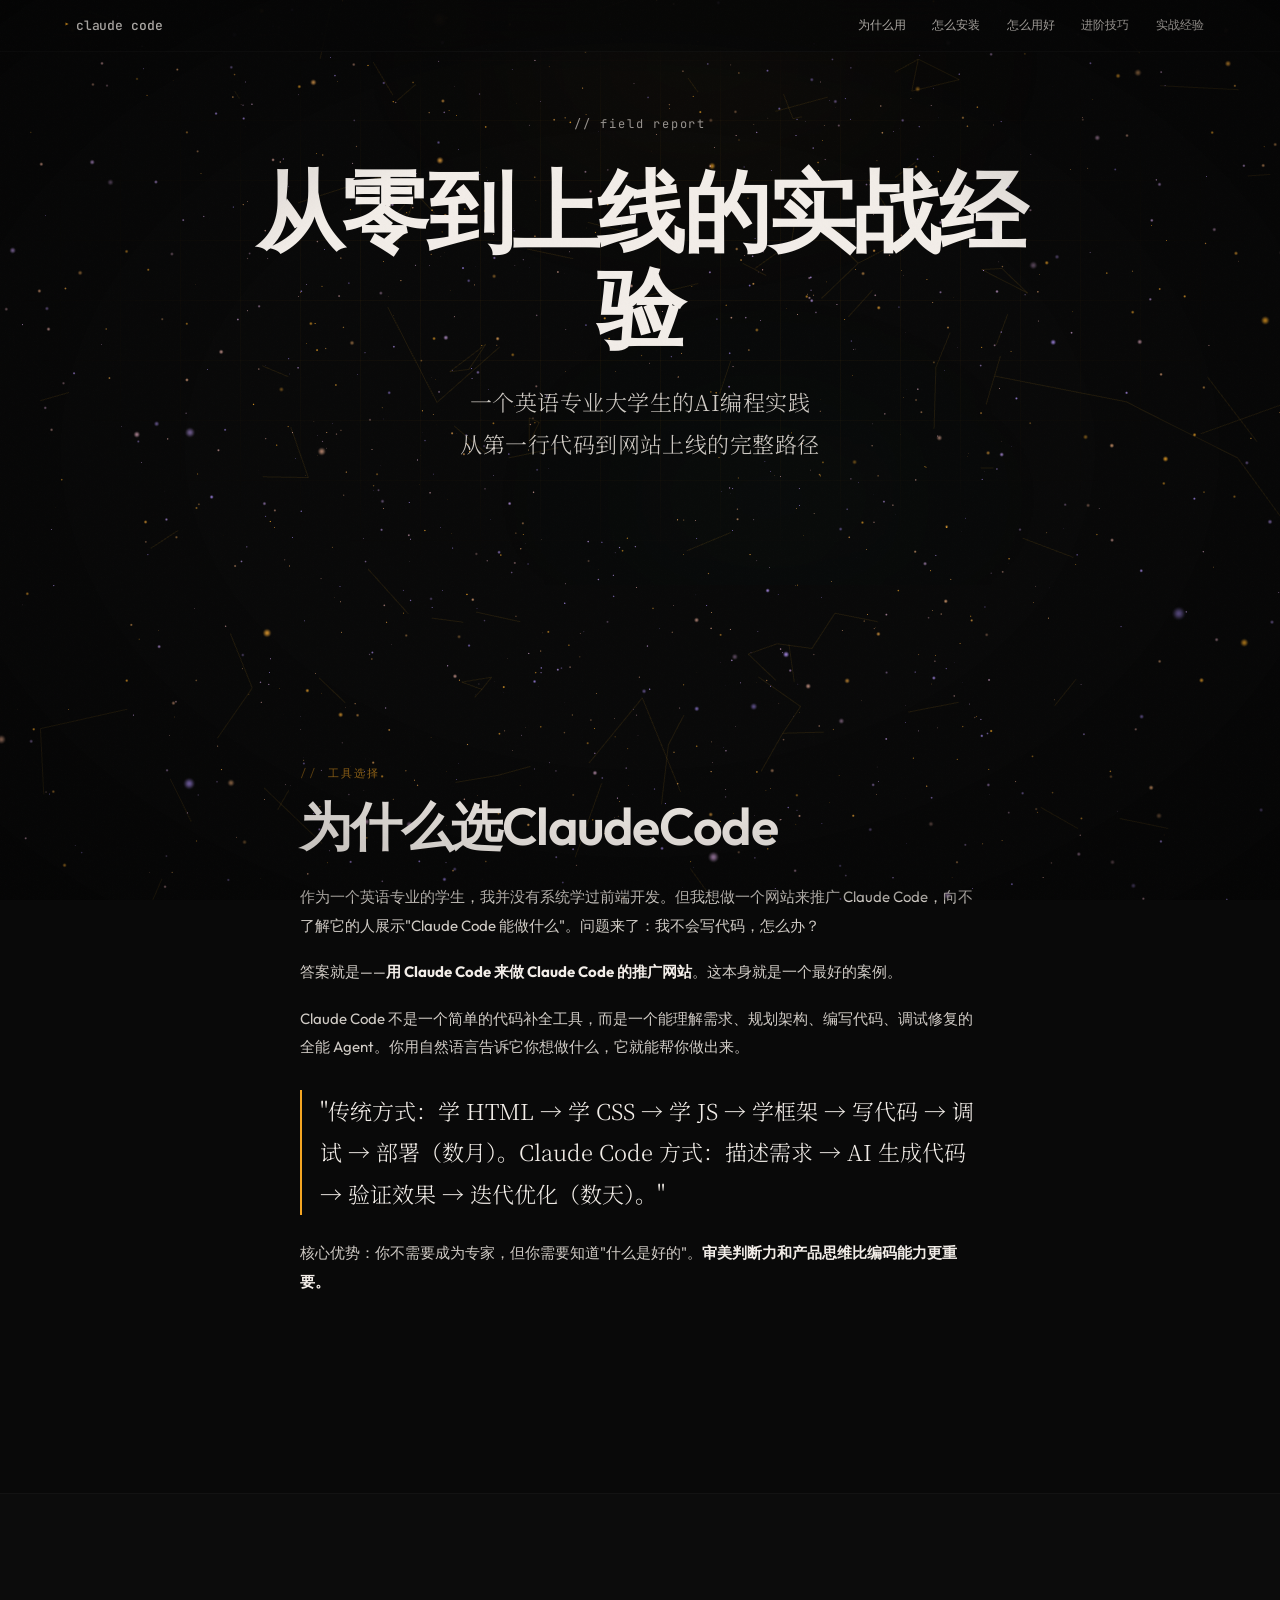
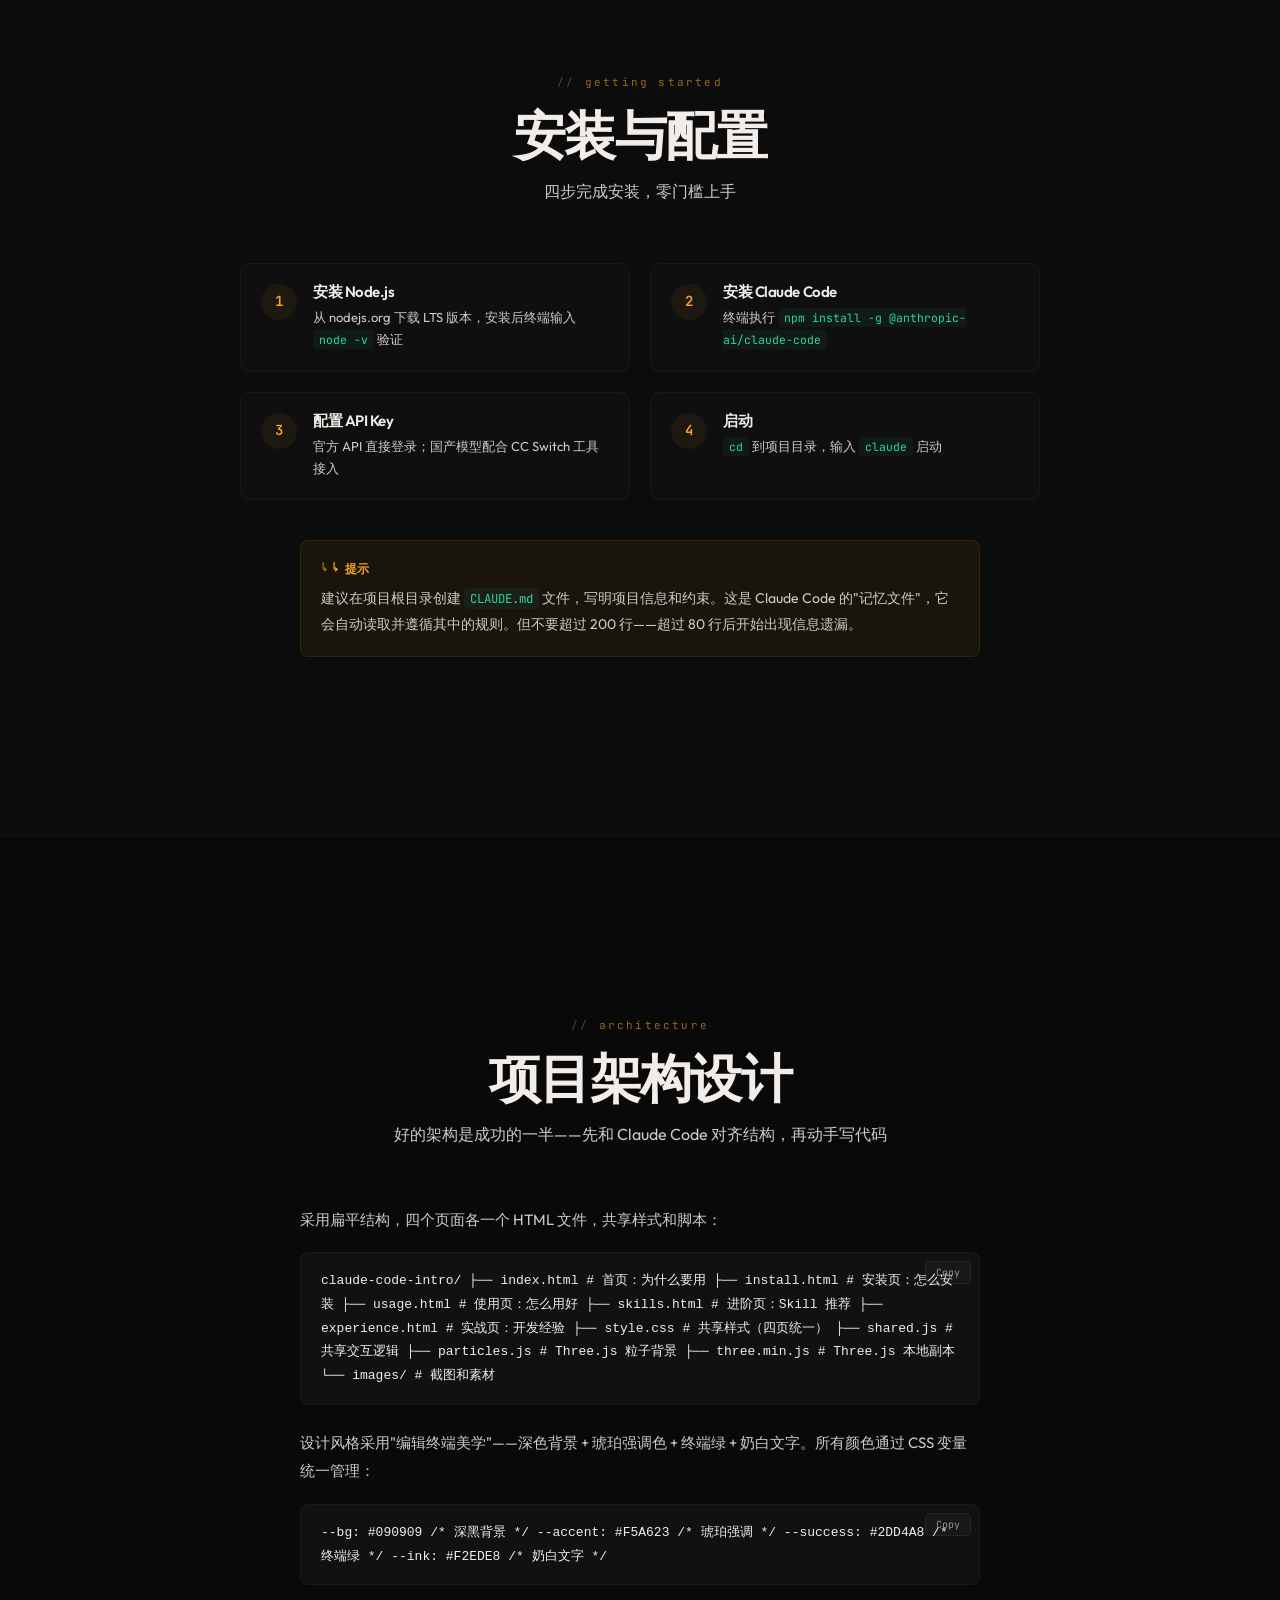
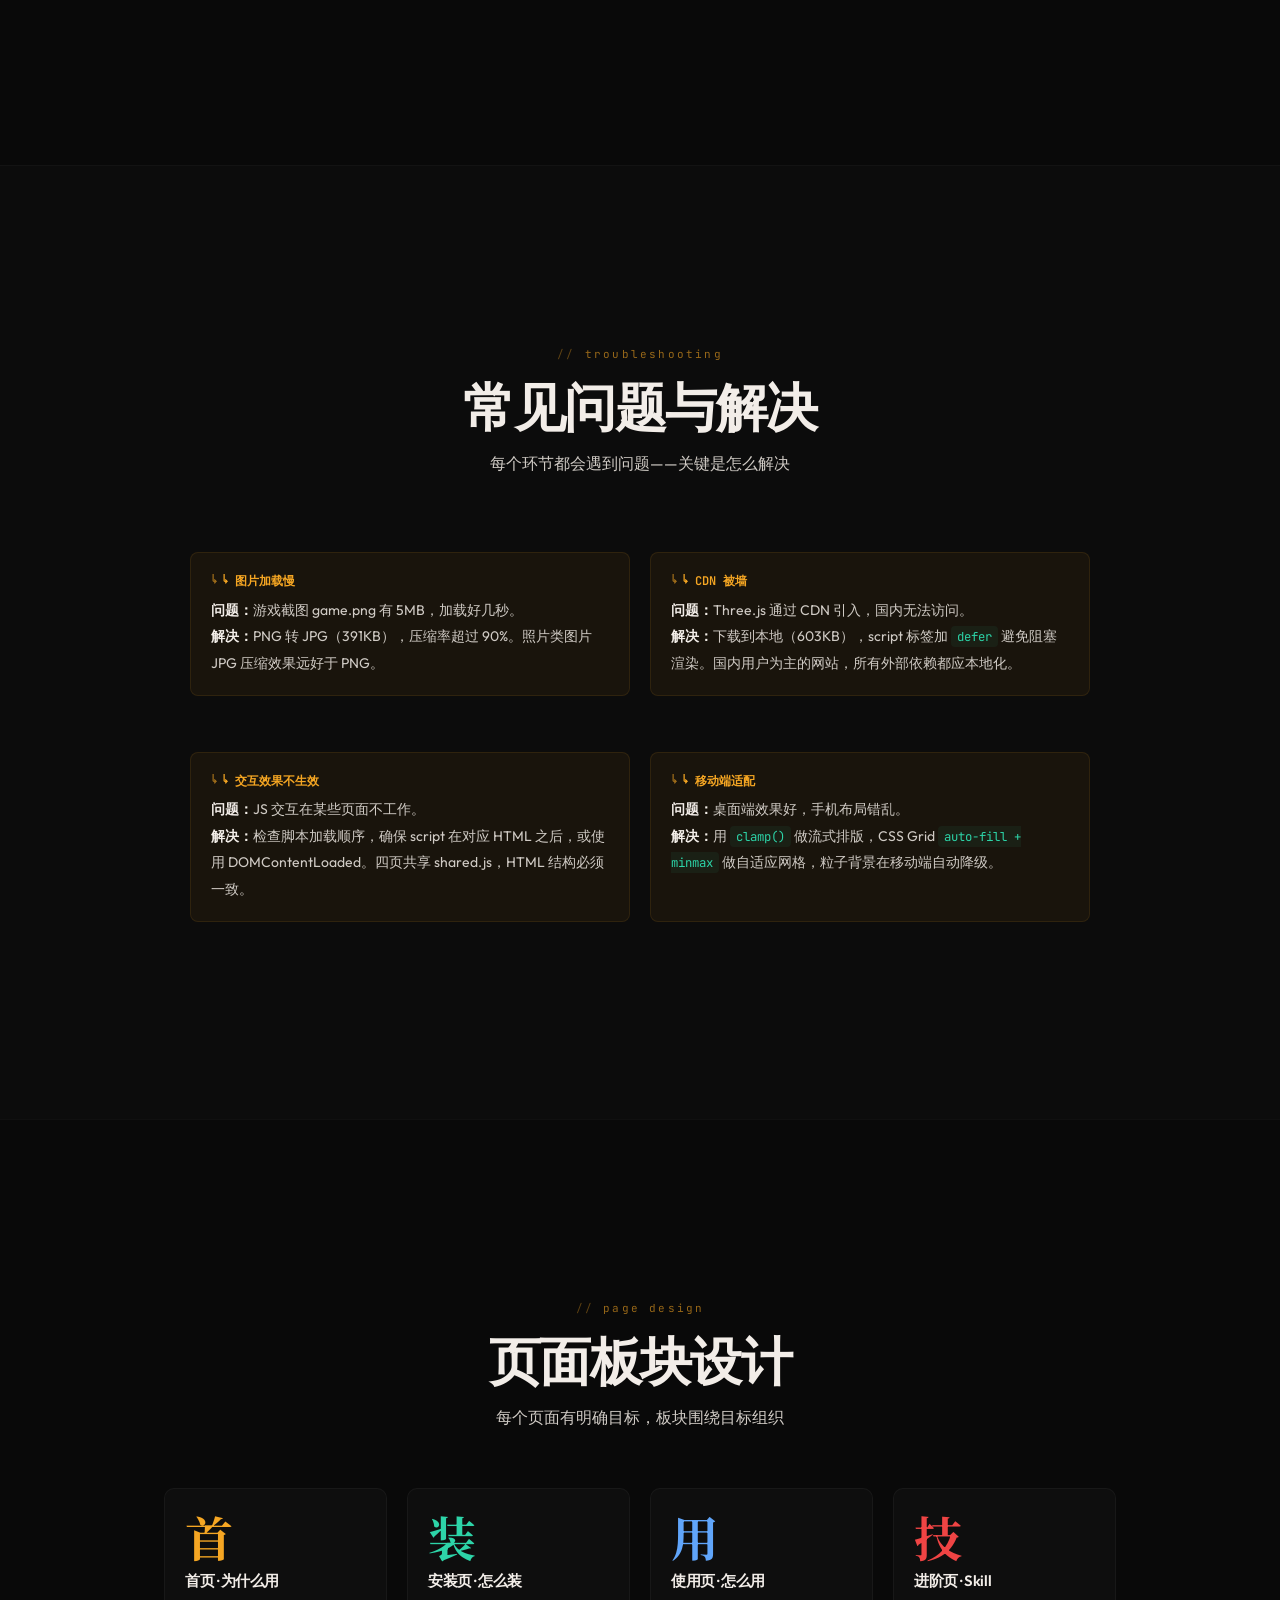
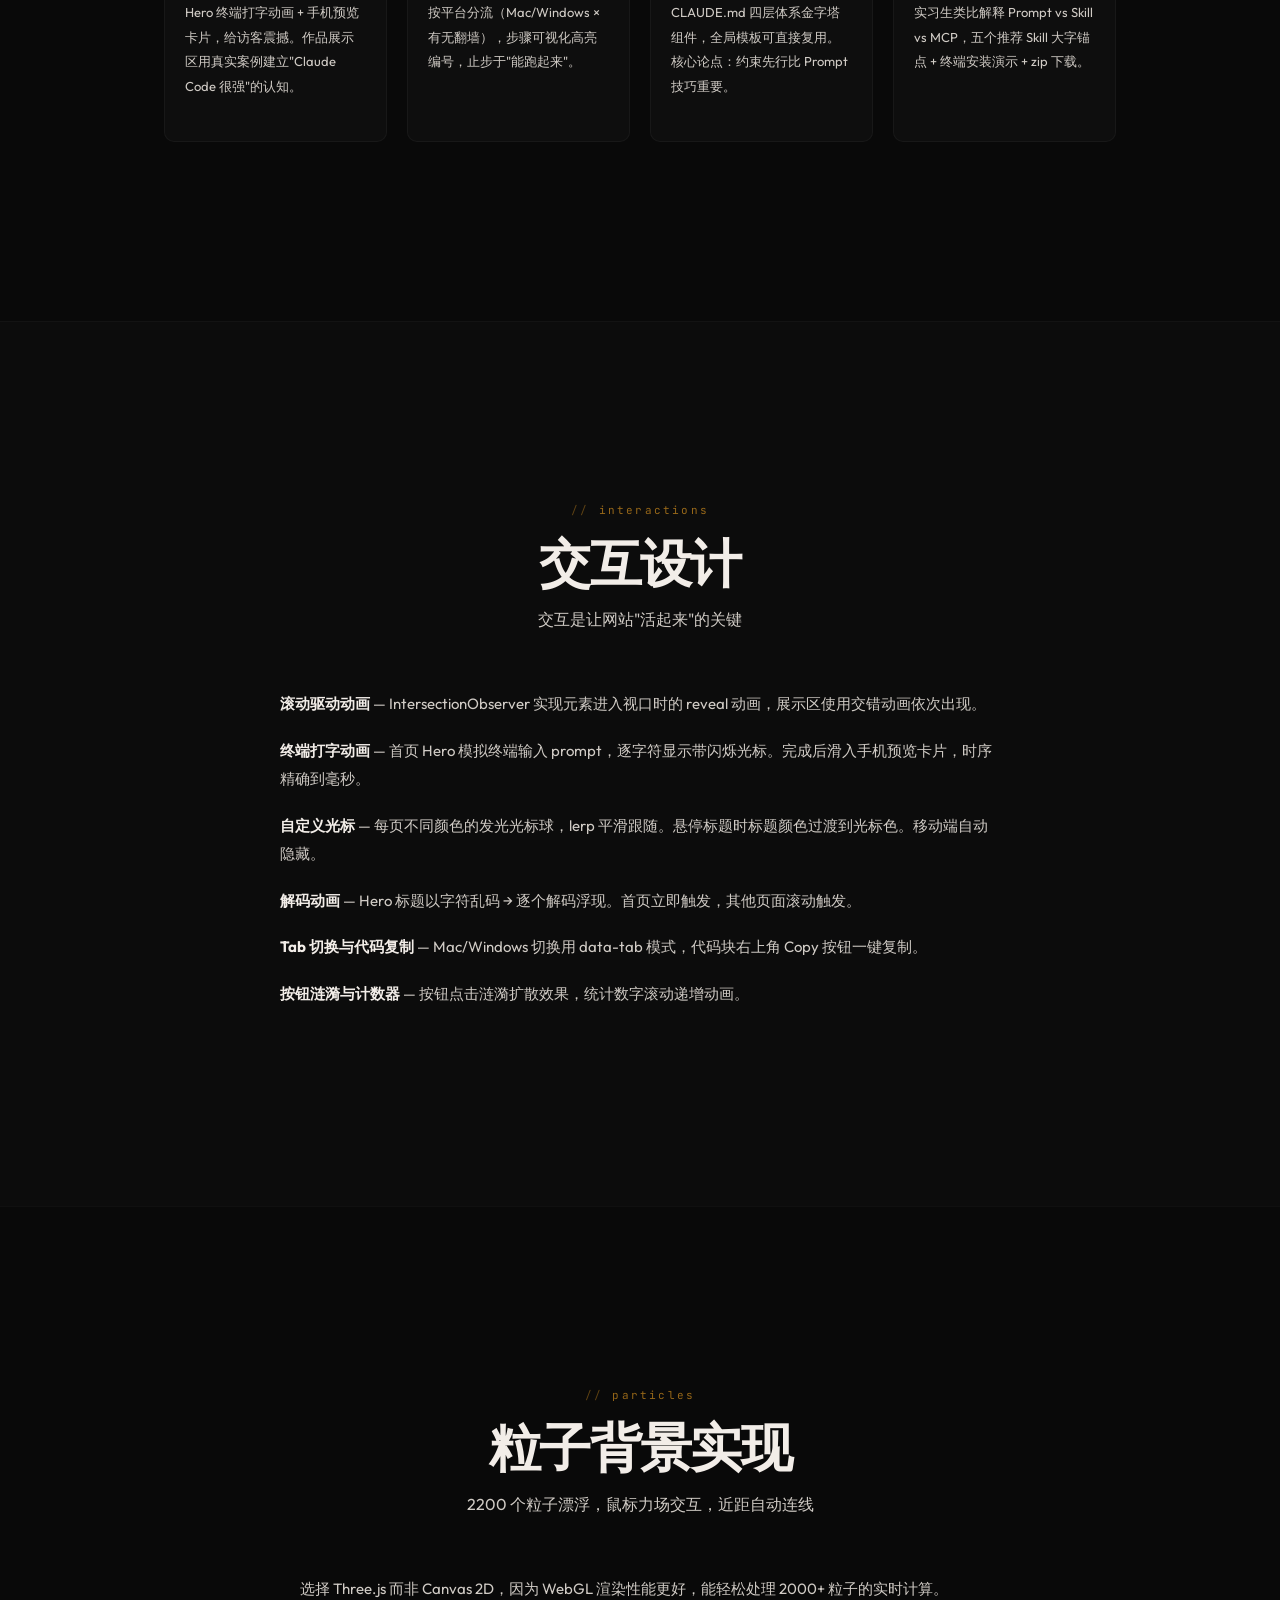
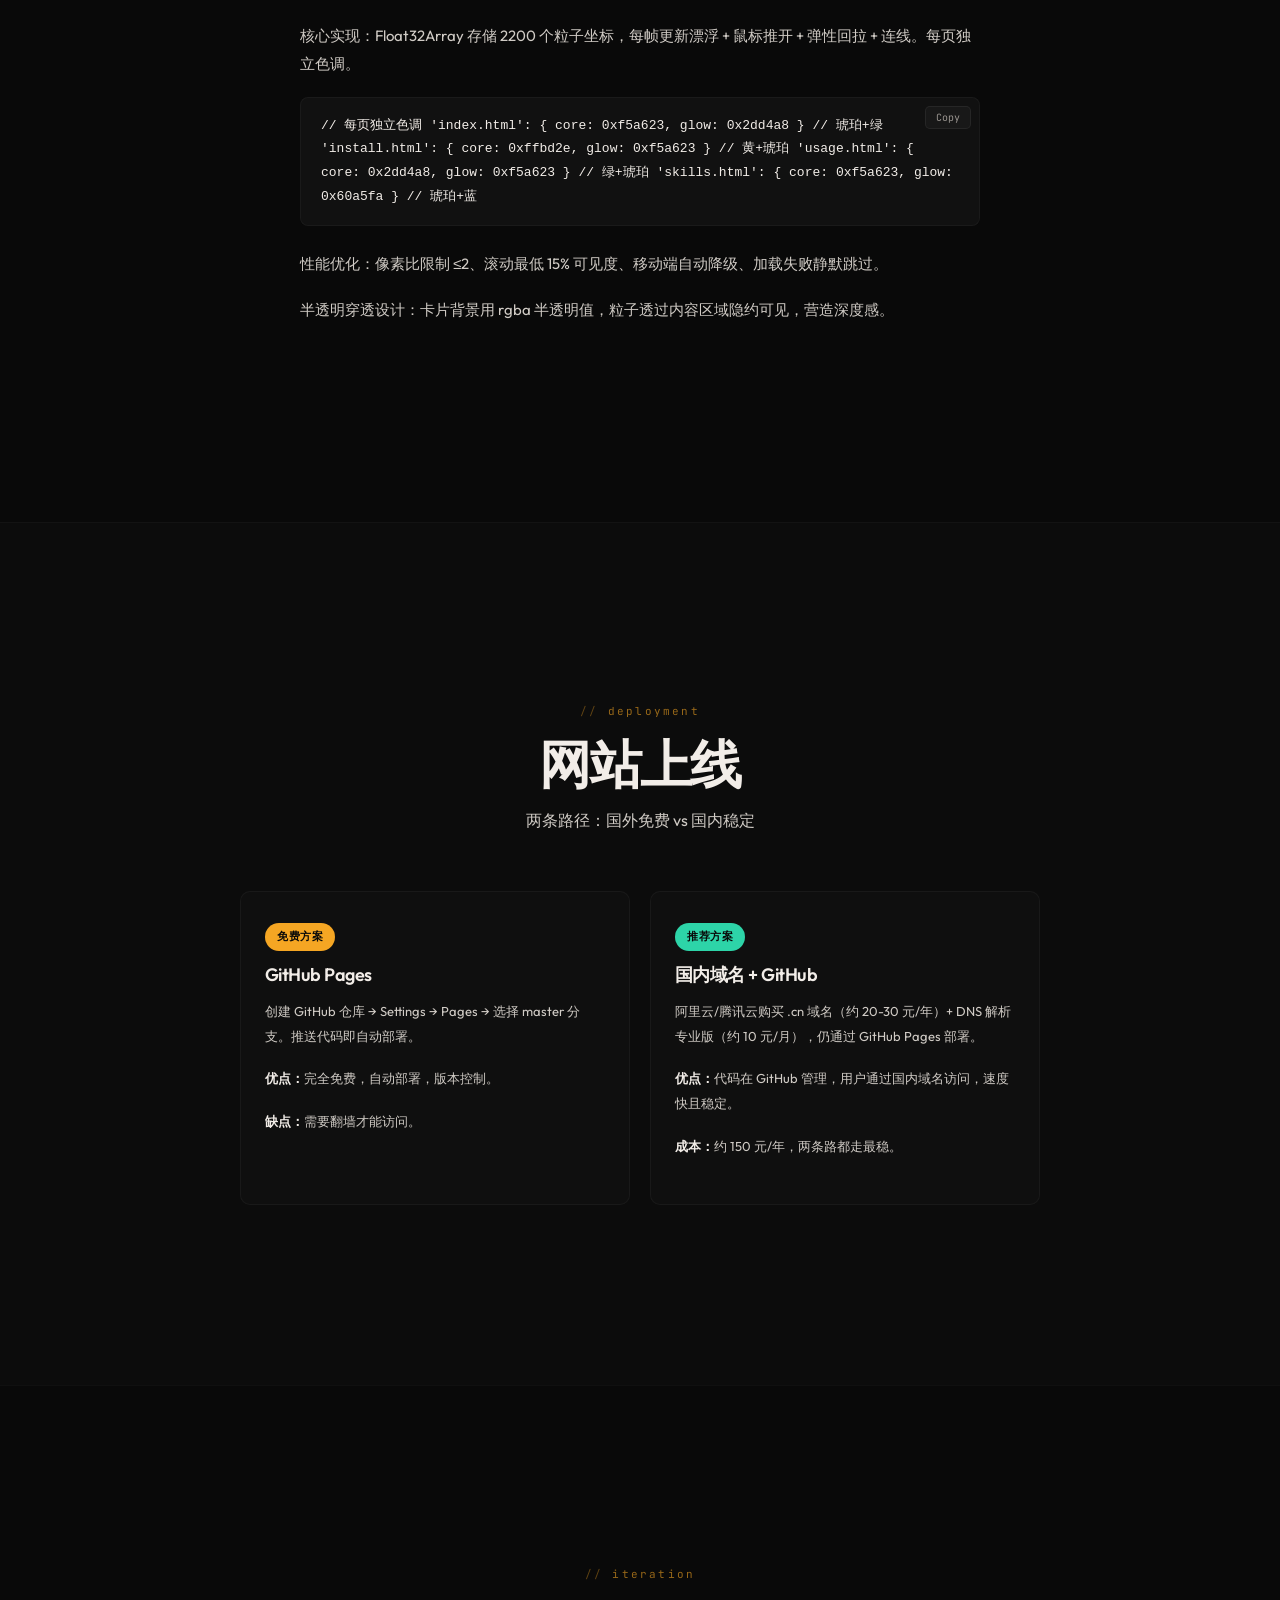
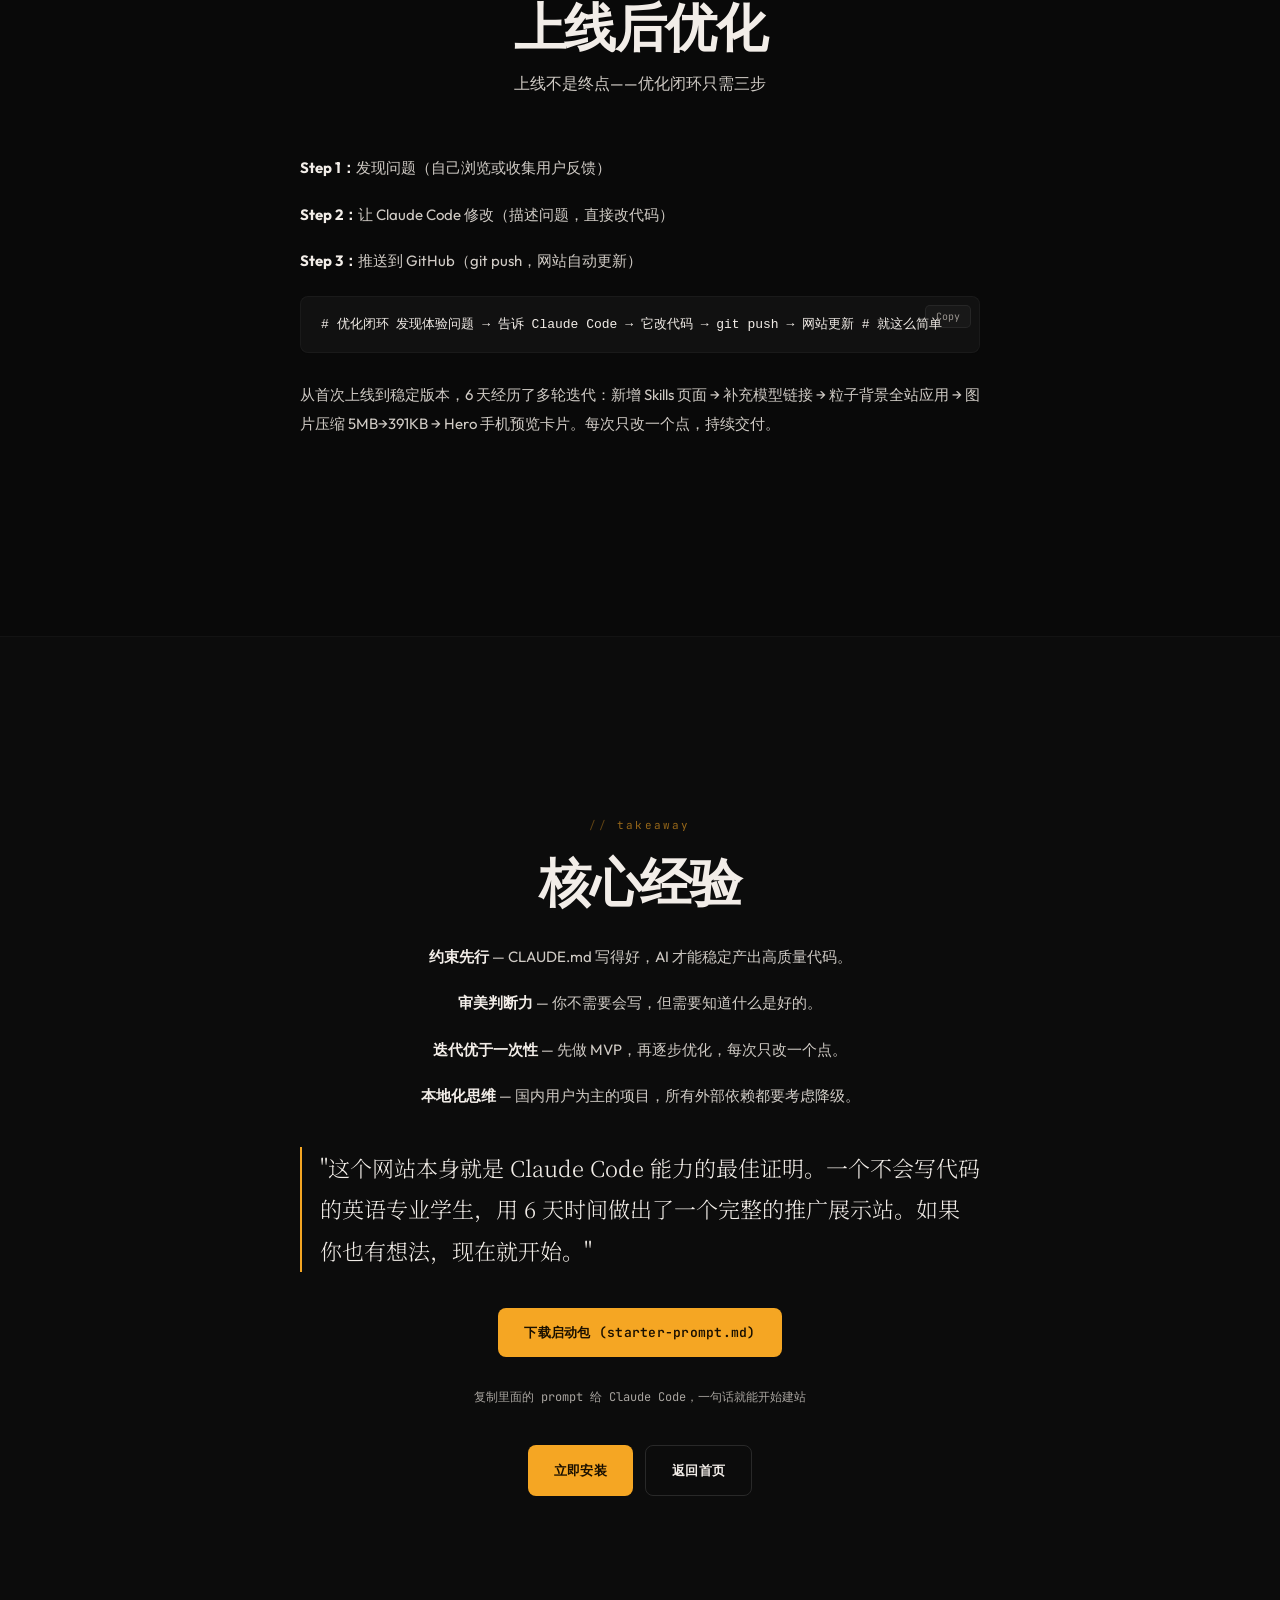
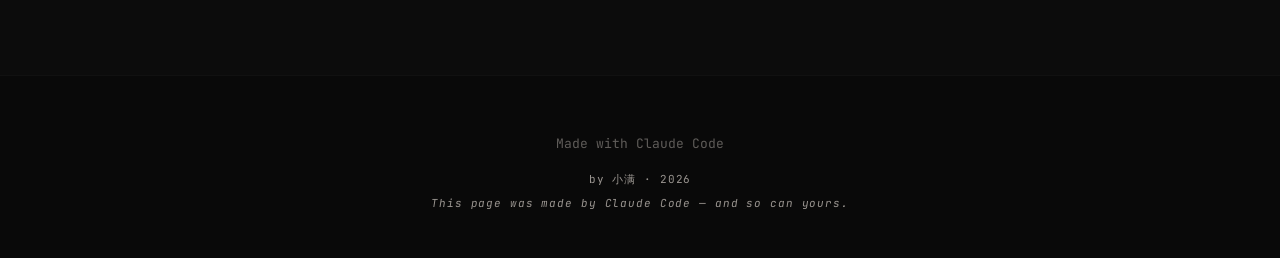
==== commit fcf572cb: "feat: 新增建站启动包（prompt 模板 + CLAUDE.md 模板） - starter-prompt.md：三步建站启动包（prompt → CLAUDE.md → 开始对话） - exp" ====
--- a/experience.html
+++ b/experience.html
@@ -386,6 +386,10 @@
       <blockquote class="pull-quote" style="text-align:left;margin-bottom:36px;">
         "这个网站本身就是 Claude Code 能力的最佳证明。一个不会写代码的英语专业学生，用 6 天时间做出了一个完整的推广展示站。如果你也有想法，现在就开始。"
       </blockquote>
+      <div style="margin-bottom:36px;">
+        <a href="starter-prompt.md" class="btn btn-primary" download style="margin-bottom:12px;display:inline-block;">下载启动包 (starter-prompt.md)</a>
+        <p class="hint-text" style="margin-top:8px;">复制里面的 prompt 给 Claude Code，一句话就能开始建站</p>
+      </div>
       <div class="btn-group">
         <a href="install.html" class="btn btn-primary">立即安装</a>
         <a href="index.html" class="btn btn-secondary">返回首页</a>
